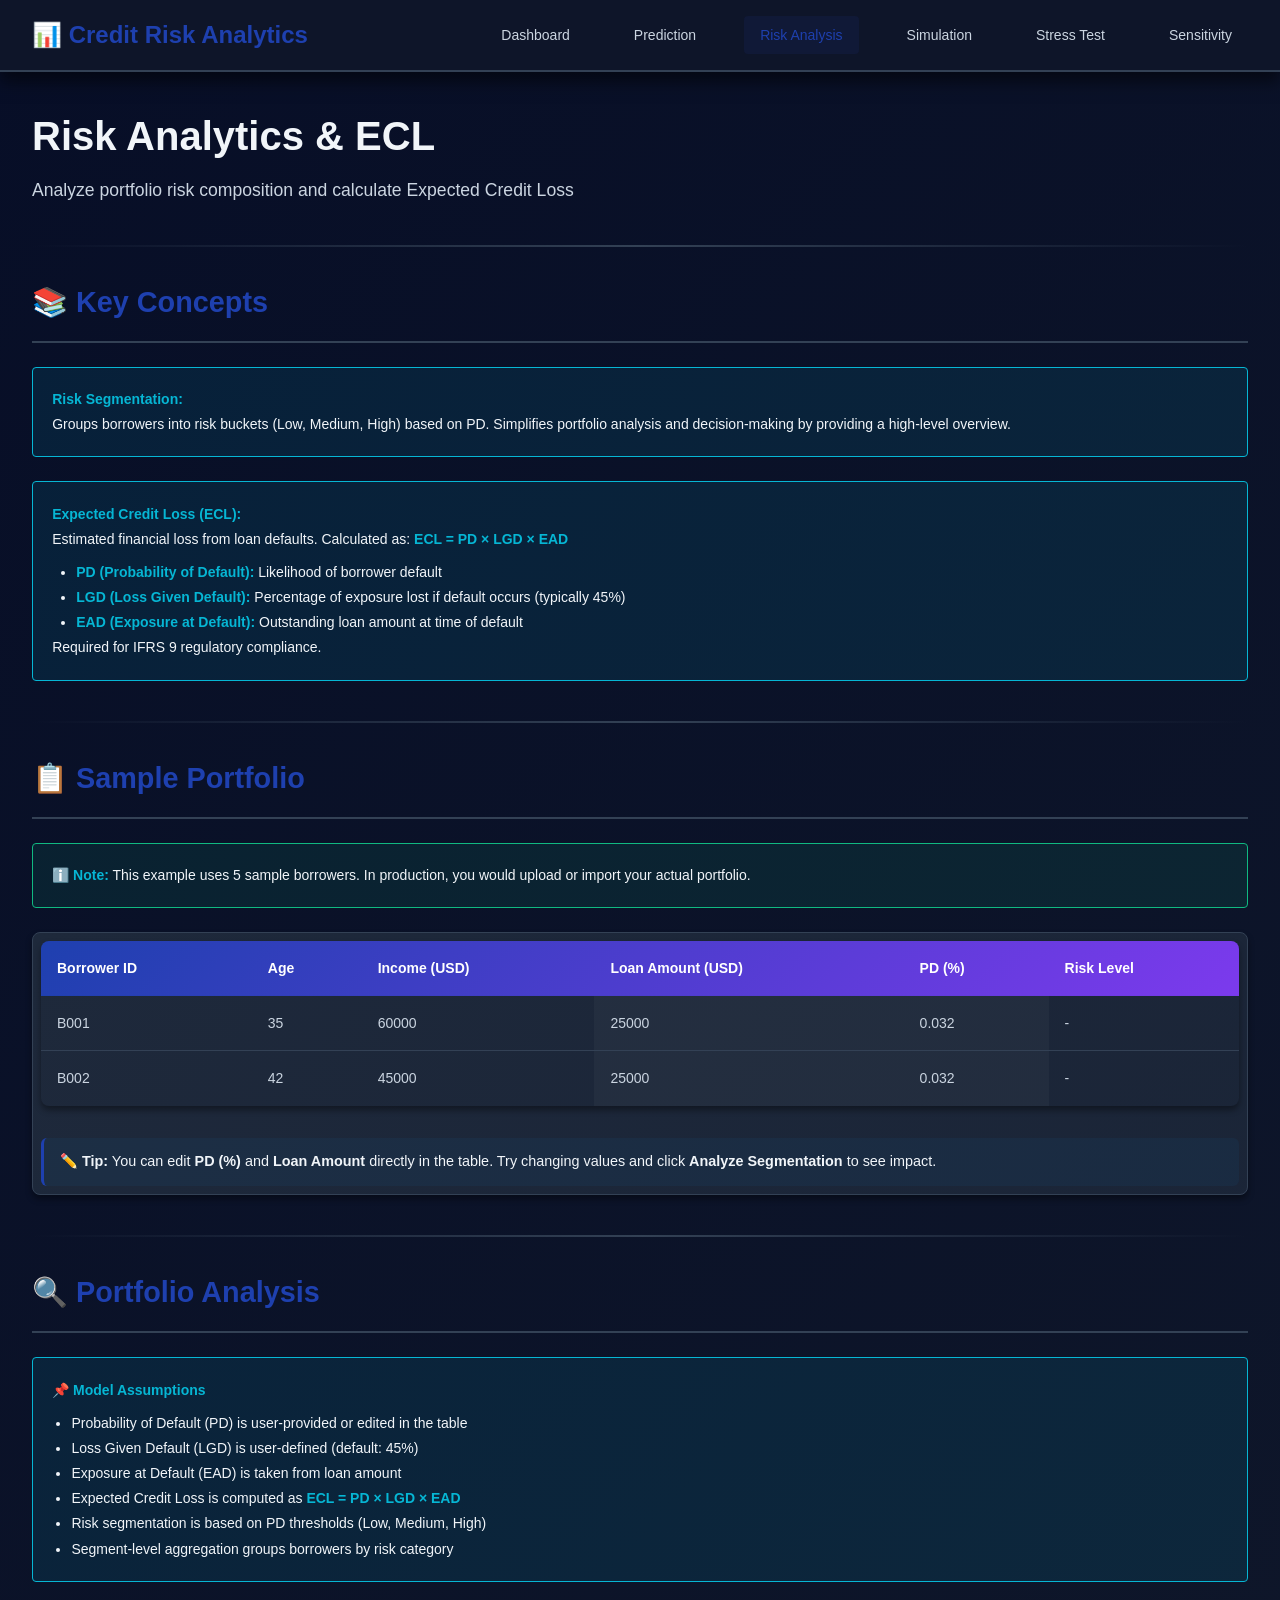
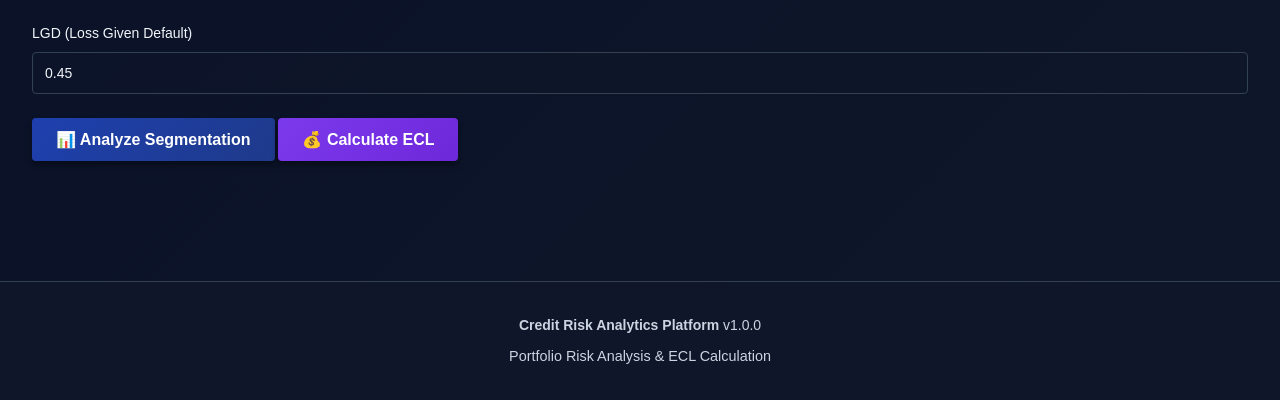
==== frontend/analytics.html @ e6cca66f "Final Docker + UI updates" ====
<!DOCTYPE html>
<html lang="en">
<head>
    <meta charset="UTF-8">
    <meta name="viewport" content="width=device-width, initial-scale=1.0">
    <title>Credit Risk Analytics - Risk Analysis</title>
    <link rel="stylesheet" href="css/styles.css">
    <link rel="stylesheet" href="css/components.css">
</head>
<body>

    <!-- ==================== NAVIGATION ==================== -->
    <nav>
        <div class="nav-container">
            <div class="nav-brand">
                📊 Credit Risk Analytics
            </div>
            <ul class="nav-links">
                <li class="nav-link" onclick="navigateTo('index.html')">Dashboard</li>
                <li class="nav-link" onclick="navigateTo('predict.html')">Prediction</li>
                <li class="nav-link active" onclick="navigateTo('analytics.html')">Risk Analysis</li>
                <li class="nav-link" onclick="navigateTo('simulation.html')">Simulation</li>
                <li class="nav-link" onclick="navigateTo('stress.html')">Stress Test</li>
                <li class="nav-link" onclick="navigateTo('sensitivity.html')">Sensitivity</li>
            </ul>
        </div>
    </nav>

    <!-- ==================== MAIN CONTENT ==================== -->
    <main>
        <!-- PAGE HEADER -->
        <section class="hero">
            <div class="page-header">
                <h1 class="page-title">Risk Analytics & ECL</h1>
                <p class="page-description">
                    Analyze portfolio risk composition and calculate Expected Credit Loss
                </p>
            </div>
        </section>

        <div class="divider"></div>

        <!-- DOMAIN EXPLANATIONS -->
        <section>
            <h2 class="section-title">📚 Key Concepts</h2>
            
            <div class="info-box">
                <strong>Risk Segmentation:</strong><br>
                Groups borrowers into risk buckets (Low, Medium, High) based on PD. 
                Simplifies portfolio analysis and decision-making by providing a high-level overview.
            </div>

            <div class="info-box" style="margin-top: 1.5rem;">
                <strong>Expected Credit Loss (ECL):</strong><br>
                Estimated financial loss from loan defaults. Calculated as: <strong>ECL = PD × LGD × EAD</strong>
                <ul style="margin-left: 1.5rem; margin-top: 0.5rem;">
                    <li><strong>PD (Probability of Default):</strong> Likelihood of borrower default</li>
                    <li><strong>LGD (Loss Given Default):</strong> Percentage of exposure lost if default occurs (typically 45%)</li>
                    <li><strong>EAD (Exposure at Default):</strong> Outstanding loan amount at time of default</li>
                </ul>
                Required for IFRS 9 regulatory compliance.
            </div>
        </section>

        <div class="divider"></div>

        <!-- SAMPLE PORTFOLIO SECTION -->
        <section>
            <h2 class="section-title">📋 Sample Portfolio</h2>
            
            <div class="info-box success">
                <strong>ℹ️ Note:</strong> This example uses 5 sample borrowers. 
                In production, you would upload or import your actual portfolio.
            </div>

            <div class="table-wrapper" style="margin-top: 1.5rem;">
                <table>
                    <thead>
                        <tr>
                            <th>Borrower ID</th>
                            <th>Age</th>
                            <th>Income (USD)</th>
                            <th>Loan Amount (USD)</th>
                            <th>PD (%)</th>
                            <th>Risk Level</th>
                        </tr>
                    </thead>
                    <tbody id="portfolio-table-body">
                        <tr>
                            <td>B001</td>
                            <td>35</td>
                            <td>60000</td>
                            <td contenteditable="true" class="editable-cell">25000</td>
                            <td contenteditable="true" class="editable-cell">0.032</td>
                            <td>-</td>
                        </tr>
                        <tr>
                            <td>B002</td>
                            <td>42</td>
                            <td>45000</td>
                            <td contenteditable="true" class="editable-cell">25000</td>
                            <td contenteditable="true" class="editable-cell">0.032</td>
                            <td>-</td>
                        </tr>
                    </tbody>
                </table>
                <div class="editable-hint">
                ✏️ <strong>Tip:</strong> You can edit <strong>PD (%)</strong> and 
                <strong>Loan Amount</strong> directly in the table.  
                Try changing values and click <strong>Analyze Segmentation</strong> to see impact.
                </div>
            </div>
        </section>

        <div class="divider"></div>

        <!-- ANALYSIS BUTTONS -->
        <section>
            <h2 class="section-title">🔍 Portfolio Analysis</h2>
            <div class="info-box" style="margin-bottom: 1.5rem;">
    <strong>📌 Model Assumptions</strong>
    <ul style="margin-top: 0.5rem; padding-left: 1.2rem;">
        <li>Probability of Default (PD) is user-provided or edited in the table</li>
        <li>Loss Given Default (LGD) is user-defined (default: 45%)</li>
        <li>Exposure at Default (EAD) is taken from loan amount</li>
        <li>Expected Credit Loss is computed as <strong>ECL = PD × LGD × EAD</strong></li>
        <li>Risk segmentation is based on PD thresholds (Low, Medium, High)</li>
        <li>Segment-level aggregation groups borrowers by risk category</li>
    </ul>
</div>
            <div class="control-bar">
    
                <!-- <div class="control-group">
                    <label>LGD (Loss Given Default)</label>
                    <input type="number" id="lgd-input" value="0.45" step="0.01">
                </div> -->

                <!-- <div class="control-actions">
                    <button class="btn btn-primary" onclick="analyzeSegmentation()">
                        📊 Analyze Segmentation
                    </button>

                    <button class="btn btn-secondary" onclick="calculateECL()">
                        💰 Calculate ECL
                    </button>
                </div> -->

            </div>
                <div class="form-group" style="margin-top: 1rem;">
                    <label>LGD (Loss Given Default)</label>
                    <input type="number" id="lgd-input" value="0.45" step="0.01">
                </div>
                <button class="btn btn-primary" onclick="analyzeSegmentation()">
                    📊 Analyze Segmentation
                </button>
                <button class="btn btn-secondary" onclick="calculateECL()">
                    💰 Calculate ECL
                </button>
            </div>

            <div id="message-container"></div>
            <div id="loading-container" class="hidden"></div>
        </section>

        <!-- SEGMENTATION RESULTS -->
        <section id="segmentation-section" class="hidden" style="margin-top: 2rem;">
            <h2 class="section-title">📊 Risk Segmentation Results</h2>
            <div id="segmentation-content"></div>
        </section>

        <!-- ECL RESULTS -->
        <section id="ecl-section" class="hidden" style="margin-top: 2rem;">
            <h2 class="section-title">💰 Expected Credit Loss (ECL) Results</h2>
            <div id="ecl-content"></div>
        </section>

    </main>

    <!-- ==================== FOOTER ==================== -->
    <footer>
        <p style="margin-bottom: 0.5rem;">
            <strong>Credit Risk Analytics Platform</strong> v1.0.0
        </p>
        <p style="font-size: 0.9rem;">
            Portfolio Risk Analysis & ECL Calculation
        </p>
    </footer>

    <!-- Load external JavaScript for this page -->
    <script src="js/analytics.js"></script>

</body>
</html>
---- frontend/css/styles.css ----
/* ===================================================
   GLOBAL STYLES - Credit Risk Analytics Dashboard
   =================================================== */

* {
  margin: 0;
  padding: 0;
  box-sizing: border-box;
}

:root {
  --primary-color: #1e40af;      /* Deep blue */
  --secondary-color: #7c3aed;    /* Purple */
  --danger-color: #dc2626;       /* Red */
  --warning-color: #f59e0b;      /* Amber */
  --success-color: #10b981;      /* Green */
  --info-color: #06b6d4;         /* Cyan */
  
  --bg-dark: #0f172a;            /* Very dark slate */
  --bg-darkest: #070e27;         /* Darkest slate */
  --bg-card: #1e293b;            /* Card background */
  --text-primary: #f1f5f9;       /* Light text */
  --text-secondary: #cbd5e1;     /* Medium text */
  --border-color: #334155;       /* Border color */
  
  --shadow-sm: 0 1px 2px rgba(0, 0, 0, 0.3);
  --shadow-md: 0 4px 6px rgba(0, 0, 0, 0.4);
  --shadow-lg: 0 10px 15px rgba(0, 0, 0, 0.5);
  
  --transition: all 0.3s ease;
}

body {
  background: linear-gradient(135deg, var(--bg-darkest) 0%, var(--bg-dark) 100%);
  color: var(--text-primary);
  font-family: 'Segoe UI', Tahoma, Geneva, Verdana, sans-serif;
  line-height: 1.6;
  font-size: 14px;
}

a {
  color: var(--info-color);
  text-decoration: none;
  transition: var(--transition);
}

a:hover {
  color: var(--primary-color);
  text-decoration: underline;
}

/* ===================================================
   NAVIGATION BAR
   =================================================== */

nav {
  background: rgba(15, 23, 42, 0.95);
  border-bottom: 2px solid var(--border-color);
  padding: 1rem 0;
  position: sticky;
  top: 0;
  z-index: 100;
  box-shadow: var(--shadow-lg);
  backdrop-filter: blur(10px);
}

.nav-container {
  max-width: 1400px;
  margin: 0 auto;
  padding: 0 2rem;
  display: flex;
  justify-content: space-between;
  align-items: center;
}

.nav-brand {
  font-size: 1.5rem;
  font-weight: 700;
  color: var(--primary-color);
  display: flex;
  align-items: center;
  gap: 0.5rem;
}

.nav-links {
  display: flex;
  list-style: none;
  gap: 2rem;
}

.nav-link {
  color: var(--text-secondary);
  cursor: pointer;
  transition: var(--transition);
  padding: 0.5rem 1rem;
  border-radius: 4px;
  font-weight: 500;
}

.nav-link:hover,
.nav-link.active {
  color: var(--primary-color);
  background: rgba(30, 64, 175, 0.1);
}

/* ===================================================
   MAIN CONTAINER & LAYOUT
   =================================================== */

main {
  max-width: 1400px;
  margin: 0 auto;
  padding: 2rem;
  min-height: calc(100vh - 200px);
}

.page-header {
  margin-bottom: 2rem;
}

.page-title {
  font-size: 2.5rem;
  font-weight: 700;
  color: var(--text-primary);
  margin-bottom: 0.5rem;
}

.page-description {
  font-size: 1.1rem;
  color: var(--text-secondary);
}

/* ===================================================
   SECTION STYLES
   =================================================== */

section {
  margin-bottom: 3rem;
}

.section-title {
  font-size: 1.8rem;
  font-weight: 600;
  color: var(--primary-color);
  margin-bottom: 1.5rem;
  border-bottom: 2px solid var(--border-color);
  padding-bottom: 1rem;
}

.section-subtitle {
  font-size: 1rem;
  color: var(--text-secondary);
  margin-bottom: 1rem;
  font-style: italic;
}

/* ===================================================
   CARDS & CONTAINERS
   =================================================== */

.card {
  background: linear-gradient(135deg, var(--bg-card) 0%, rgba(30, 41, 59, 0.8) 100%);
  border: 1px solid var(--border-color);
  border-radius: 8px;
  padding: 1.5rem;
  box-shadow: var(--shadow-md);
  transition: var(--transition);
}

.card:hover {
  transform: translateY(-4px);
  box-shadow: var(--shadow-lg);
  border-color: var(--primary-color);
}

.card-header {
  font-size: 1.3rem;
  font-weight: 600;
  color: var(--primary-color);
  margin-bottom: 1rem;
}

.card-body {
  line-height: 1.8;
}

/* ===================================================
   GRID LAYOUTS
   =================================================== */

.grid {
  display: grid;
  gap: 1.5rem;
}

.grid-2 {
  grid-template-columns: repeat(auto-fit, minmax(300px, 1fr));
}

.grid-3 {
  grid-template-columns: repeat(auto-fit, minmax(280px, 1fr));
}

.grid-4 {
  grid-template-columns: repeat(auto-fit, minmax(250px, 1fr));
}

@media (max-width: 1024px) {
  .grid-3,
  .grid-4 {
    grid-template-columns: repeat(2, 1fr);
  }
}

@media (max-width: 640px) {
  .grid-2,
  .grid-3,
  .grid-4 {
    grid-template-columns: 1fr;
  }
}

/* ===================================================
   FORMS & INPUTS
   =================================================== */

.form-group {
  margin-bottom: 1.5rem;
}

label {
  display: block;
  margin-bottom: 0.5rem;
  color: var(--text-primary);
  font-weight: 500;
}

input,
select,
textarea {
  width: 100%;
  padding: 0.75rem;
  background: rgba(15, 23, 42, 0.5);
  border: 1px solid var(--border-color);
  color: var(--text-primary);
  font-size: 14px;
  border-radius: 4px;
  transition: var(--transition);
  font-family: inherit;
}

input::placeholder,
textarea::placeholder {
  color: var(--text-secondary);
}

input:focus,
select:focus,
textarea:focus {
  outline: none;
  border-color: var(--primary-color);
  background: rgba(30, 64, 175, 0.1);
  box-shadow: 0 0 0 3px rgba(30, 64, 175, 0.2);
}

input:disabled,
select:disabled {
  background: rgba(15, 23, 42, 0.3);
  cursor: not-allowed;
  opacity: 0.6;
}

/* ===================================================
   BUTTONS
   =================================================== */

.btn {
  padding: 0.75rem 1.5rem;
  border: none;
  border-radius: 4px;
  font-size: 1rem;
  font-weight: 600;
  cursor: pointer;
  transition: var(--transition);
  display: inline-flex;
  align-items: center;
  gap: 0.5rem;
}

.btn-primary {
  background: linear-gradient(135deg, var(--primary-color) 0%, #1e3a8a 100%);
  color: white;
  box-shadow: var(--shadow-md);
}

.btn-primary:hover {
  transform: translateY(-2px);
  box-shadow: 0 0 0 3px rgba(30, 64, 175, 0.3);
}

.btn-secondary {
  background: linear-gradient(135deg, var(--secondary-color) 0%, #6d28d9 100%);
  color: white;
  box-shadow: var(--shadow-md);
}

.btn-secondary:hover {
  transform: translateY(-2px);
  box-shadow: 0 0 0 3px rgba(124, 58, 237, 0.3);
}

.btn-danger {
  background: var(--danger-color);
  color: white;
}

.btn-danger:hover {
  background: #b91c1c;
}

.btn-success {
  background: var(--success-color);
  color: white;
}

.btn-success:hover {
  background: #059669;
}

.btn-outline {
  background: transparent;
  border: 2px solid var(--primary-color);
  color: var(--primary-color);
}

.btn-outline:hover {
  background: rgba(30, 64, 175, 0.1);
}

.btn-block {
  width: 100%;
  justify-content: center;
}

.btn-sm {
  padding: 0.5rem 1rem;
  font-size: 0.9rem;
}

.btn-lg {
  padding: 1rem 2rem;
  font-size: 1.1rem;
}

.btn:disabled {
  opacity: 0.6;
  cursor: not-allowed;
}

/* ===================================================
   ALERTS & MESSAGES
   =================================================== */

.alert {
  padding: 1rem;
  border-radius: 4px;
  margin-bottom: 1rem;
  border-left: 4px solid;
  display: flex;
  align-items: center;
  gap: 1rem;
}

.alert-success {
  background: rgba(16, 185, 129, 0.1);
  color: #10b981;
  border-left-color: #10b981;
}

.alert-warning {
  background: rgba(245, 158, 11, 0.1);
  color: #f59e0b;
  border-left-color: #f59e0b;
}

.alert-danger {
  background: rgba(220, 38, 38, 0.1);
  color: #dc2626;
  border-left-color: #dc2626;
}

.alert-info {
  background: rgba(6, 182, 212, 0.1);
  color: #06b6d4;
  border-left-color: #06b6d4;
}

/* ===================================================
   TABLES
   =================================================== */

table {
  width: 100%;
  border-collapse: collapse;
  margin-bottom: 2rem;
  box-shadow: var(--shadow-md);
  border-radius: 8px;
  overflow: hidden;
}

thead {
  background: linear-gradient(135deg, var(--primary-color) 0%, var(--secondary-color) 100%);
  color: white;
}

th {
  padding: 1rem;
  text-align: left;
  font-weight: 600;
  border: none;
}

td {
  padding: 1rem;
  border-bottom: 1px solid var(--border-color);
  color: var(--text-secondary);
}

tbody tr:hover {
  background: rgba(30, 64, 175, 0.05);
}

tbody tr:last-child td {
  border-bottom: none;
}

/* ===================================================
   BADGES & TAGS
   =================================================== */

.badge {
  display: inline-block;
  padding: 0.25rem 0.75rem;
  border-radius: 20px;
  font-size: 0.85rem;
  font-weight: 600;
}

.badge-success {
  background: rgba(16, 185, 129, 0.2);
  color: #10b981;
}

.badge-danger {
  background: rgba(220, 38, 38, 0.2);
  color: #dc2626;
}

.badge-warning {
  background: rgba(245, 158, 11, 0.2);
  color: #f59e0b;
}

.badge-info {
  background: rgba(6, 182, 212, 0.2);
  color: #06b6d4;
}

/* ===================================================
   FOOTER
   =================================================== */

footer {
  background: rgba(15, 23, 42, 0.95);
  border-top: 1px solid var(--border-color);
  padding: 2rem;
  text-align: center;
  color: var(--text-secondary);
  margin-top: 3rem;
}

/* ===================================================
   LOADING & SPINNER
   =================================================== */

.spinner {
  border: 3px solid var(--border-color);
  border-top: 3px solid var(--primary-color);
  border-radius: 50%;
  width: 40px;
  height: 40px;
  animation: spin 1s linear infinite;
}

@keyframes spin {
  0% { transform: rotate(0deg); }
  100% { transform: rotate(360deg); }
}

.loading {
  display: flex;
  justify-content: center;
  align-items: center;
  gap: 1rem;
  padding: 2rem;
}

/* ===================================================
   UTILITY CLASSES
   =================================================== */

.text-center {
  text-align: center;
}

.text-right {
  text-align: right;
}

.text-muted {
  color: var(--text-secondary);
}

.text-success {
  color: var(--success-color);
}

.text-danger {
  color: var(--danger-color);
}

.text-warning {
  color: var(--warning-color);
}

.text-info {
  color: var(--info-color);
}

.mb-1 { margin-bottom: 0.5rem; }
.mb-2 { margin-bottom: 1rem; }
.mb-3 { margin-bottom: 1.5rem; }
.mb-4 { margin-bottom: 2rem; }

.mt-1 { margin-top: 0.5rem; }
.mt-2 { margin-top: 1rem; }
.mt-3 { margin-top: 1.5rem; }
.mt-4 { margin-top: 2rem; }

.p-1 { padding: 0.5rem; }
.p-2 { padding: 1rem; }
.p-3 { padding: 1.5rem; }
.p-4 { padding: 2rem; }

.hidden {
  display: none;
}

.d-flex {
  display: flex;
}

.gap-1 { gap: 0.5rem; }
.gap-2 { gap: 1rem; }
.gap-3 { gap: 1.5rem; }

/* ===================================================
   RESPONSIVE DESIGN
   =================================================== */

@media (max-width: 768px) {
  main {
    padding: 1rem;
  }
  
  .page-title {
    font-size: 2rem;
  }
  
  .section-title {
    font-size: 1.5rem;
  }
  
  .nav-links {
    gap: 1rem;
  }
  
  .nav-container {
    flex-wrap: wrap;
    padding: 0 1rem;
  }
}

@media (max-width: 480px) {
  body {
    font-size: 13px;
  }
  
  main {
    padding: 0.5rem;
  }
  
  .page-title {
    font-size: 1.5rem;
  }
  
  .btn {
    padding: 0.6rem 1.2rem;
    font-size: 0.9rem;
  }
  
  table {
    font-size: 0.85rem;
  }
  
  th, td {
    padding: 0.5rem;
  }
}
---- frontend/css/components.css ----
/* ===================================================
   REUSABLE COMPONENTS - Credit Risk Analytics
   =================================================== */

/* ===================================================
   FEATURE CARDS (Index Page)
   =================================================== */

.feature-cards {
  display: grid;
  grid-template-columns: repeat(auto-fit, minmax(300px, 1fr));
  gap: 1.5rem;
  margin-bottom: 2rem;
}

.feature-card {
  background: linear-gradient(135deg, var(--bg-card) 0%, rgba(30, 41, 59, 0.8) 100%);
  border: 1px solid var(--border-color);
  border-radius: 12px;
  padding: 2rem;
  text-align: center;
  cursor: pointer;
  transition: var(--transition);
  position: relative;
  overflow: hidden;
}

.feature-card::before {
  content: '';
  position: absolute;
  top: 0;
  left: 0;
  right: 0;
  height: 4px;
  background: linear-gradient(90deg, var(--primary-color), var(--secondary-color), var(--info-color));
  transform: scaleX(0);
  transform-origin: left;
  transition: var(--transition);
}

.feature-card:hover {
  transform: translateY(-10px);
  box-shadow: var(--shadow-lg);
  border-color: var(--primary-color);
}

.feature-card:hover::before {
  transform: scaleX(1);
}

.feature-icon {
  font-size: 3rem;
  margin-bottom: 1rem;
}

.feature-title {
  font-size: 1.3rem;
  font-weight: 600;
  color: var(--primary-color);
  margin-bottom: 0.5rem;
}

.feature-description {
  color: var(--text-secondary);
  line-height: 1.6;
}

/* ===================================================
   METRIC BOX (Dashboard Stats)
   =================================================== */

.metric-box {
  background: linear-gradient(135deg, var(--bg-card) 0%, rgba(30, 41, 59, 0.8) 100%);
  border: 1px solid var(--border-color);
  border-radius: 8px;
  padding: 1.5rem;
  text-align: center;
  box-shadow: var(--shadow-md);
}

.metric-value {
  font-size: 2.5rem;
  font-weight: 700;
  color: var(--primary-color);
  margin-bottom: 0.5rem;
}

.metric-label {
  color: var(--text-secondary);
  font-size: 0.95rem;
}

.metric-change {
  font-size: 0.9rem;
  margin-top: 0.5rem;
  padding: 0.5rem;
  border-radius: 4px;
}

.metric-change.up {
  background: rgba(16, 185, 129, 0.2);
  color: #10b981;
}

.metric-change.down {
  background: rgba(220, 38, 38, 0.2);
  color: #dc2626;
}

/* ===================================================
   IMPACT SECTION (Index Page)
   =================================================== */

.impact-list {
  list-style: none;
}

.impact-item {
  padding: 1rem;
  margin-bottom: 1rem;
  background: rgba(16, 185, 129, 0.1);
  border-left: 4px solid var(--success-color);
  border-radius: 4px;
  color: var(--text-primary);
  display: flex;
  align-items: center;
  gap: 1rem;
}

.impact-item::before {
  content: '✓';
  font-size: 1.5rem;
  color: var(--success-color);
  font-weight: bold;
  flex-shrink: 0;
}

/* ===================================================
   INPUT FORM STYLES
   =================================================== */

.form-container {
  background: linear-gradient(135deg, var(--bg-card) 0%, rgba(30, 41, 59, 0.8) 100%);
  border: 1px solid var(--border-color);
  border-radius: 8px;
  padding: 2rem;
  max-width: 600px;
  margin: 0 auto;
}

.form-row {
  display: grid;
  grid-template-columns: repeat(auto-fit, minmax(200px, 1fr));
  gap: 1.5rem;
}

.input-group {
  display: flex;
  flex-direction: column;
}

.input-help {
  font-size: 0.85rem;
  color: var(--text-secondary);
  margin-top: 0.3rem;
}

.input-error {
  color: var(--danger-color);
  font-size: 0.85rem;
  margin-top: 0.3rem;
}

/* ===================================================
   RESULT DISPLAY CARDS
   =================================================== */

.result-card {
  background: linear-gradient(135deg, var(--bg-card) 0%, rgba(30, 41, 59, 0.8) 100%);
  border: 2px solid var(--border-color);
  border-radius: 8px;
  padding: 1.5rem;
  margin-bottom: 1.5rem;
}

.result-header {
  font-size: 1.3rem;
  font-weight: 600;
  color: var(--primary-color);
  margin-bottom: 1rem;
  border-bottom: 2px solid var(--border-color);
  padding-bottom: 0.5rem;
}

.result-row {
  display: flex;
  justify-content: space-between;
  align-items: center;
  padding: 0.8rem 0;
  border-bottom: 1px solid var(--border-color);
}

.result-row:last-child {
  border-bottom: none;
}

.result-label {
  color: var(--text-secondary);
  font-weight: 500;
}

.result-value {
  font-size: 1.2rem;
  font-weight: 600;
  color: var(--primary-color);
}

.result-value.risk-high {
  color: var(--danger-color);
}

.result-value.risk-medium {
  color: var(--warning-color);
}

.result-value.risk-low {
  color: var(--success-color);
}

/* ===================================================
   RISK LEVEL INDICATOR
   =================================================== */

.risk-indicator {
  display: inline-flex;
  align-items: center;
  gap: 0.5rem;
  padding: 0.5rem 1rem;
  border-radius: 20px;
  font-weight: 600;
  font-size: 0.95rem;
}

.risk-low {
  background: rgba(16, 185, 129, 0.2);
  color: var(--success-color);
}

.risk-medium {
  background: rgba(245, 158, 11, 0.2);
  color: var(--warning-color);
}

.risk-high {
  background: rgba(220, 38, 38, 0.2);
  color: var(--danger-color);
}

.risk-indicator::before {
  content: '●';
  font-size: 0.8rem;
}

/* ===================================================
   DECISION BADGE
   =================================================== */

.decision-badge {
  display: inline-block;
  padding: 0.75rem 1.5rem;
  border-radius: 4px;
  font-weight: 600;
  font-size: 1rem;
}

.decision-approve {
  background: rgba(16, 185, 129, 0.2);
  color: var(--success-color);
  border: 2px solid var(--success-color);
}

.decision-reject {
  background: rgba(220, 38, 38, 0.2);
  color: var(--danger-color);
  border: 2px solid var(--danger-color);
}

.decision-review {
  background: rgba(245, 158, 11, 0.2);
  color: var(--warning-color);
  border: 2px solid var(--warning-color);
}

/* ===================================================
   TABLE ENHANCEMENTS
   =================================================== */

.table-wrapper {
  background: linear-gradient(135deg, var(--bg-card) 0%, rgba(30, 41, 59, 0.8) 100%);
  border: 1px solid var(--border-color);
  border-radius: 8px;
  overflow: hidden;
  box-shadow: var(--shadow-md);
}

.table-responsive {
  overflow-x: auto;
}

.table-responsive table {
  margin: 0;
  box-shadow: none;
}

.editable-cell {
    cursor: text;
    /* outline: none; */
    background: rgba(255, 255, 255, 0.03);
    transition: all 0.2s ease;
}

.editable-cell:hover {
    background: rgba(255, 255, 255, 0.08);
}

.editable-cell:focus {
    outline: none;
    border-bottom: 1px solid var(--primary-color);
    background: rgba(255, 255, 255, 0.1);
}

.editable-hint {
    margin-top: 1rem;
    padding: 0.8rem 1rem;
    border-left: 3px solid var(--primary-color);
    background: rgba(0, 150, 255, 0.05);
    font-size: 0.9rem;
    border-radius: 6px;
}

/* ===================================================
   COMPARISON CARDS
   =================================================== */

.comparison-container {
  display: grid;
  grid-template-columns: repeat(auto-fit, minmax(280px, 1fr));
  gap: 1.5rem;
  margin-bottom: 2rem;
}

.comparison-card {
  background: linear-gradient(135deg, var(--bg-card) 0%, rgba(30, 41, 59, 0.8) 100%);
  border: 2px solid var(--border-color);
  border-radius: 8px;
  padding: 1.5rem;
  text-align: center;
  transition: var(--transition);
}

.comparison-card:hover {
  border-color: var(--primary-color);
  box-shadow: var(--shadow-lg);
}

.comparison-title {
  font-size: 1.2rem;
  font-weight: 600;
  color: var(--primary-color);
  margin-bottom: 1rem;
}

.comparison-metric {
  margin-bottom: 1rem;
}

.comparison-metric-label {
  color: var(--text-secondary);
  font-size: 0.9rem;
}

.comparison-metric-value {
  font-size: 1.8rem;
  font-weight: 700;
  color: var(--info-color);
  margin-top: 0.3rem;
}

/* ===================================================
   DIVIDER & SEPARATOR
   =================================================== */

.divider {
  height: 2px;
  background: linear-gradient(90deg, transparent, var(--border-color), transparent);
  margin: 2rem 0;
}

/* ===================================================
   MODAL STYLES
   =================================================== */

.modal {
  display: none;
  position: fixed;
  z-index: 1000;
  left: 0;
  top: 0;
  width: 100%;
  height: 100%;
  background: rgba(0, 0, 0, 0.7);
  backdrop-filter: blur(5px);
}

.modal.show {
  display: flex;
  justify-content: center;
  align-items: center;
}

.modal-content {
  background: var(--bg-card);
  border: 1px solid var(--border-color);
  border-radius: 8px;
  padding: 2rem;
  width: 90%;
  max-width: 600px;
  max-height: 80vh;
  overflow-y: auto;
  box-shadow: var(--shadow-lg);
}

.modal-header {
  display: flex;
  justify-content: space-between;
  align-items: center;
  margin-bottom: 1.5rem;
  border-bottom: 1px solid var(--border-color);
  padding-bottom: 1rem;
}

.modal-title {
  font-size: 1.5rem;
  font-weight: 600;
  color: var(--primary-color);
}

.modal-close {
  font-size: 2rem;
  color: var(--text-secondary);
  cursor: pointer;
  transition: var(--transition);
  border: none;
  background: none;
}

.modal-close:hover {
  color: var(--primary-color);
}

/* ===================================================
   INFO BOX
   =================================================== */

.info-box {
  background: rgba(6, 182, 212, 0.1);
  border: 1px solid var(--info-color);
  border-radius: 4px;
  padding: 1.2rem;
  margin-bottom: 1.5rem;
  color: var(--text-primary);
  line-height: 1.8;
}

.info-box strong {
  color: var(--info-color);
}

.info-box.success {
  background: rgba(16, 185, 129, 0.1);
  border-color: var(--success-color);
}

.info-box.warning {
  background: rgba(245, 158, 11, 0.1);
  border-color: var(--warning-color);
}

.info-box.danger {
  background: rgba(220, 38, 38, 0.1);
  border-color: var(--danger-color);
}

/* ===================================================
   PROGRESS BAR
   =================================================== */

.progress {
  width: 100%;
  height: 8px;
  background: rgba(15, 23, 42, 0.5);
  border-radius: 20px;
  overflow: hidden;
  margin-bottom: 1rem;
}

.progress-bar {
  height: 100%;
  background: linear-gradient(90deg, var(--primary-color), var(--info-color));
  border-radius: 20px;
  transition: width 0.3s ease;
}

/* ===================================================
   TAB NAVIGATION
   =================================================== */

.tabs {
  display: flex;
  border-bottom: 2px solid var(--border-color);
  margin-bottom: 1.5rem;
  gap: 0;
}

.tab-button {
  padding: 1rem 1.5rem;
  background: transparent;
  border: none;
  color: var(--text-secondary);
  cursor: pointer;
  font-weight: 600;
  transition: var(--transition);
  border-bottom: 3px solid transparent;
  margin-bottom: -2px;
}

.tab-button:hover {
  color: var(--primary-color);
}

.tab-button.active {
  color: var(--primary-color);
  border-bottom-color: var(--primary-color);
}

.tab-content {
  display: none;
}

.tab-content.active {
  display: block;
}

/* ===== CONTROL BAR FIX ===== */
.control-bar {
    display: flex;
    justify-content: space-between;
    align-items: flex-end;
    gap: 2rem;
    flex-wrap: wrap;
    margin-top: 1rem;
}

.control-group {
    display: flex;
    flex-direction: column;
    min-width: 220px;
}

.control-group input {
    margin-top: 0.5rem;
}

/* Buttons alignment */
.control-actions {
    display: flex;
    gap: 1rem;
}

/* Better section spacing */
section {
    margin-bottom: 2.5rem;
}

/* Improve table spacing */
.table-wrapper {
    margin-top: 1.5rem;
    padding: 0.5rem;
}

/* Result cards spacing */
#segmentation-content,
#ecl-content {
    margin-top: 1.5rem;
}

/* Metric box improvement */
.metric-box {
    text-align: center;
    padding: 2rem;
    border-radius: 12px;
}

.risk-slider {
    width: 100%;
    height: 6px;
    border-radius: 5px;
    background: linear-gradient(90deg, #00c853, #ff5252);
    outline: none;
    transition: 0.2s;
}

.risk-slider::-webkit-slider-thumb {
    appearance: none;
    width: 18px;
    height: 18px;
    border-radius: 50%;
    background: #ffffff;
    border: 2px solid #1e88e5;
    cursor: pointer;
    box-shadow: 0 0 10px rgba(0,0,0,0.4);
}

.risk-slider:hover {
    opacity: 0.9;
}

.section-subtitle {
    color: #9aa4b2;
    margin-top: -10px;
    margin-bottom: 20px;
    font-size: 0.95rem;
}

/* ===================================================
   RESPONSIVE ADJUSTMENTS
   =================================================== */

@media (max-width: 768px) {
  .feature-cards {
    grid-template-columns: 1fr;
  }
  
  .comparison-container {
    grid-template-columns: 1fr;
  }
  
  .form-row {
    grid-template-columns: 1fr;
  }
  
  .result-row {
    flex-direction: column;
    align-items: flex-start;
  }
  
  .modal-content {
    width: 95%;
  }
  
  .tabs {
    flex-wrap: wrap;
  }
  
  .tab-button {
    padding: 0.8rem 1rem;
    font-size: 0.9rem;
  }
}
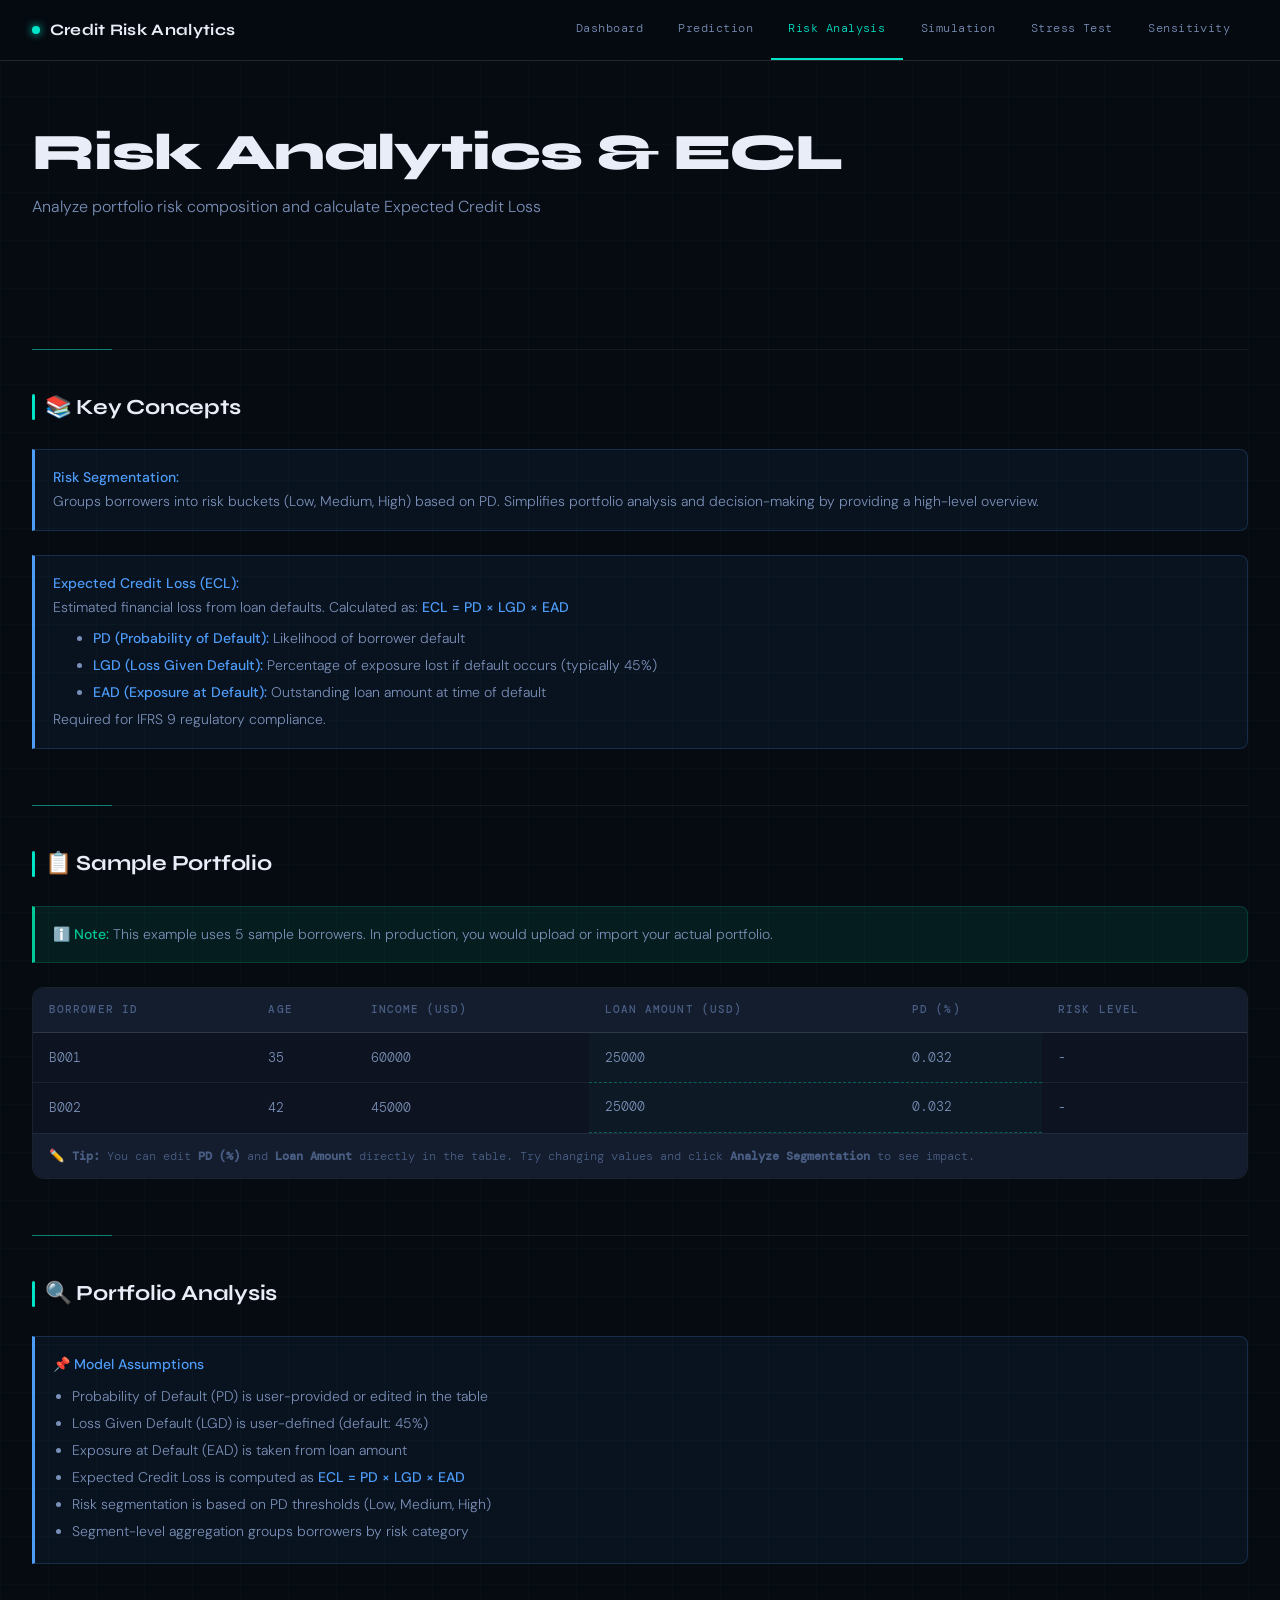
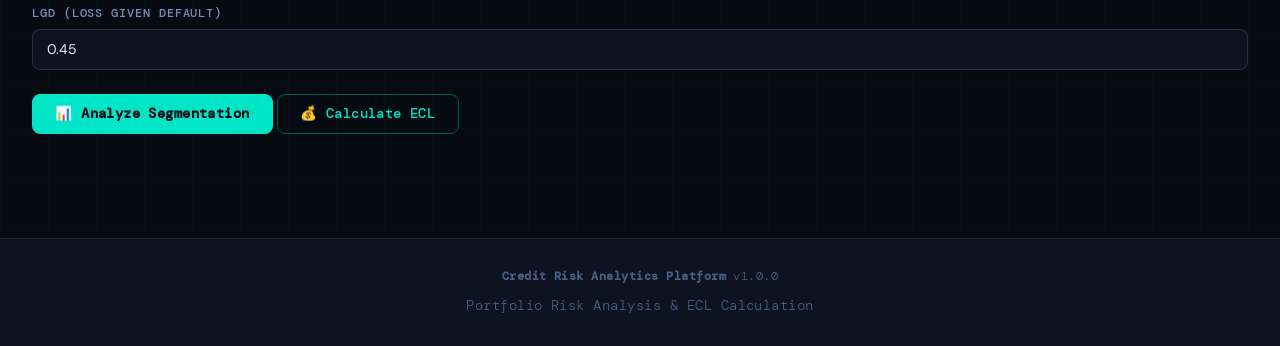
==== commit 851ecf3e: "updated frontend" ====
--- a/frontend/analytics.html
+++ b/frontend/analytics.html
@@ -12,9 +12,9 @@
     <!-- ==================== NAVIGATION ==================== -->
     <nav>
         <div class="nav-container">
-            <div class="nav-brand">
-                📊 Credit Risk Analytics
-            </div>
+        <div class="nav-brand">
+            <span class="nav-brand-dot"></span> Credit Risk Analytics
+        </div>
             <ul class="nav-links">
                 <li class="nav-link" onclick="navigateTo('index.html')">Dashboard</li>
                 <li class="nav-link" onclick="navigateTo('predict.html')">Prediction</li>
@@ -187,6 +187,8 @@
     </footer>
 
     <!-- Load external JavaScript for this page -->
+     <script src="js/config.js"></script>
+    <script src="js/api.js"></script>
     <script src="js/analytics.js"></script>
 
 </body>
--- a/frontend/css/styles.css
+++ b/frontend/css/styles.css
@@ -1,6 +1,10 @@
 /* ===================================================
-   GLOBAL STYLES - Credit Risk Analytics Dashboard
-   =================================================== */
+   GLOBAL STYLES — Credit Risk Analytics
+   Aesthetic: Financial Terminal / Data Intelligence
+   Fonts: DM Mono (data) + Syne (display) + DM Sans (body)
+   =================================================== */
+
+@import url('https://fonts.googleapis.com/css2?family=Syne:wght@600;700;800&family=DM+Mono:wght@400;500&family=DM+Sans:wght@300;400;500&display=swap');
 
 * {
   margin: 0;
@@ -9,229 +13,327 @@
 }
 
 :root {
-  --primary-color: #1e40af;      /* Deep blue */
-  --secondary-color: #7c3aed;    /* Purple */
-  --danger-color: #dc2626;       /* Red */
-  --warning-color: #f59e0b;      /* Amber */
-  --success-color: #10b981;      /* Green */
-  --info-color: #06b6d4;         /* Cyan */
-  
-  --bg-dark: #0f172a;            /* Very dark slate */
-  --bg-darkest: #070e27;         /* Darkest slate */
-  --bg-card: #1e293b;            /* Card background */
-  --text-primary: #f1f5f9;       /* Light text */
-  --text-secondary: #cbd5e1;     /* Medium text */
-  --border-color: #334155;       /* Border color */
-  
-  --shadow-sm: 0 1px 2px rgba(0, 0, 0, 0.3);
-  --shadow-md: 0 4px 6px rgba(0, 0, 0, 0.4);
-  --shadow-lg: 0 10px 15px rgba(0, 0, 0, 0.5);
-  
-  --transition: all 0.3s ease;
-}
+  /* Core palette — deep ink + electric accent */
+  --ink-900: #080c14;
+  --ink-800: #0d1320;
+  --ink-700: #131d2e;
+  --ink-600: #1a2640;
+  --ink-500: #243352;
+  --ink-400: #2f4268;
+  --ink-300: #4a5e84;
+  --ink-200: #7a90b8;
+  --ink-100: #b8c6df;
+  --ink-050: #e8edf7;
+
+  /* Accent — electric teal */
+  --acid: #00e5c8;
+  --acid-dim: rgba(0, 229, 200, 0.15);
+  --acid-border: rgba(0, 229, 200, 0.35);
+
+  /* Semantic */
+  --green:   #00c896;
+  --green-bg: rgba(0, 200, 150, 0.10);
+  --amber:   #f0a500;
+  --amber-bg: rgba(240, 165, 0, 0.10);
+  --red:     #ff4a5e;
+  --red-bg:  rgba(255, 74, 94, 0.10);
+  --blue:    #4d9cf8;
+  --blue-bg: rgba(77, 156, 248, 0.10);
+
+  /* Surface */
+  --surface-0: #060a11;          /* page bg */
+  --surface-1: #0d1320;          /* card bg */
+  --surface-2: #131d2e;          /* elevated card */
+  --surface-3: #1a2640;          /* hover state */
+  --border:   rgba(255,255,255,0.06);
+  --border-accent: rgba(255,255,255,0.12);
+
+  /* Typography */
+  --font-display: 'Syne', sans-serif;
+  --font-mono:    'DM Mono', monospace;
+  --font-body:    'DM Sans', sans-serif;
+
+  --text-primary:   #e8edf7;
+  --text-secondary: #7a90b8;
+  --text-muted:     #4a5e84;
+  --text-accent:    #00e5c8;
+
+  --shadow-card: 0 1px 3px rgba(0,0,0,0.5), 0 8px 32px rgba(0,0,0,0.3);
+  --shadow-accent: 0 0 24px rgba(0,229,200,0.08);
+  --transition: all 0.22s cubic-bezier(0.4, 0, 0.2, 1);
+}
+
+/* ── Scrollbar ── */
+::-webkit-scrollbar { width: 6px; }
+::-webkit-scrollbar-track { background: var(--surface-0); }
+::-webkit-scrollbar-thumb { background: var(--ink-400); border-radius: 3px; }
+
+/* ── Selection ── */
+::selection { background: var(--acid-dim); color: var(--acid); }
 
 body {
-  background: linear-gradient(135deg, var(--bg-darkest) 0%, var(--bg-dark) 100%);
-  color: var(--text-primary);
-  font-family: 'Segoe UI', Tahoma, Geneva, Verdana, sans-serif;
-  line-height: 1.6;
+  background: var(--surface-0);
+  color: var(--text-primary);
+  font-family: var(--font-body);
   font-size: 14px;
+  font-weight: 300;
+  line-height: 1.65;
+  min-height: 100vh;
+
+  /* Subtle grid texture */
+  background-image:
+    linear-gradient(rgba(0,229,200,0.025) 1px, transparent 1px),
+    linear-gradient(90deg, rgba(0,229,200,0.025) 1px, transparent 1px);
+  background-size: 48px 48px;
 }
 
 a {
-  color: var(--info-color);
+  color: var(--acid);
   text-decoration: none;
   transition: var(--transition);
 }
-
-a:hover {
-  color: var(--primary-color);
-  text-decoration: underline;
-}
-
-/* ===================================================
-   NAVIGATION BAR
+a:hover { opacity: 0.8; text-decoration: underline; }
+
+/* ===================================================
+   NAVIGATION
    =================================================== */
 
 nav {
-  background: rgba(15, 23, 42, 0.95);
-  border-bottom: 2px solid var(--border-color);
-  padding: 1rem 0;
+  background: rgba(6, 10, 17, 0.92);
+  border-bottom: 1px solid var(--border-accent);
+  padding: 0;
   position: sticky;
   top: 0;
   z-index: 100;
-  box-shadow: var(--shadow-lg);
-  backdrop-filter: blur(10px);
+  backdrop-filter: blur(16px);
 }
 
 .nav-container {
-  max-width: 1400px;
+  max-width: 1440px;
   margin: 0 auto;
   padding: 0 2rem;
   display: flex;
   justify-content: space-between;
-  align-items: center;
+  align-items: stretch;
+  height: 60px;
 }
 
 .nav-brand {
-  font-size: 1.5rem;
+  font-family: var(--font-display);
+  font-size: 1rem;
   font-weight: 700;
-  color: var(--primary-color);
+  color: var(--text-primary);
   display: flex;
   align-items: center;
-  gap: 0.5rem;
+  gap: 0.6rem;
+  letter-spacing: 0.02em;
+}
+
+.nav-brand-dot {
+  width: 8px;
+  height: 8px;
+  border-radius: 50%;
+  background: var(--acid);
+  box-shadow: 0 0 8px var(--acid);
+  flex-shrink: 0;
+  animation: pulse 2.5s ease-in-out infinite;
+}
+
+@keyframes pulse {
+  0%, 100% { opacity: 1; box-shadow: 0 0 8px var(--acid); }
+  50%       { opacity: 0.5; box-shadow: 0 0 16px var(--acid); }
 }
 
 .nav-links {
   display: flex;
   list-style: none;
-  gap: 2rem;
+  height: 100%;
 }
 
 .nav-link {
   color: var(--text-secondary);
   cursor: pointer;
   transition: var(--transition);
-  padding: 0.5rem 1rem;
-  border-radius: 4px;
-  font-weight: 500;
-}
-
-.nav-link:hover,
+  padding: 0 1.1rem;
+  display: flex;
+  align-items: center;
+  font-family: var(--font-mono);
+  font-size: 0.75rem;
+  letter-spacing: 0.04em;
+  border-bottom: 2px solid transparent;
+  position: relative;
+}
+
+.nav-link:hover {
+  color: var(--text-primary);
+  border-bottom-color: var(--border-accent);
+}
+
 .nav-link.active {
-  color: var(--primary-color);
-  background: rgba(30, 64, 175, 0.1);
-}
-
-/* ===================================================
-   MAIN CONTAINER & LAYOUT
+  color: var(--acid);
+  border-bottom-color: var(--acid);
+}
+
+/* ===================================================
+   MAIN LAYOUT
    =================================================== */
 
 main {
-  max-width: 1400px;
+  max-width: 1440px;
   margin: 0 auto;
-  padding: 2rem;
-  min-height: calc(100vh - 200px);
-}
+  padding: 3rem 2rem;
+  min-height: calc(100vh - 60px - 80px);
+}
+
+/* ===================================================
+   PAGE HEADER / HERO
+   =================================================== */
 
 .page-header {
-  margin-bottom: 2rem;
+  margin-bottom: 2.5rem;
 }
 
 .page-title {
-  font-size: 2.5rem;
-  font-weight: 700;
-  color: var(--text-primary);
-  margin-bottom: 0.5rem;
+  font-family: var(--font-display);
+  font-size: clamp(2rem, 4vw, 3.2rem);
+  font-weight: 800;
+  color: var(--text-primary);
+  line-height: 1.1;
+  letter-spacing: -0.02em;
+  margin-bottom: 0.75rem;
+}
+
+/* Accent underline on first word */
+.page-title span.accent {
+  color: var(--acid);
 }
 
 .page-description {
-  font-size: 1.1rem;
-  color: var(--text-secondary);
-}
-
-/* ===================================================
-   SECTION STYLES
-   =================================================== */
-
-section {
-  margin-bottom: 3rem;
-}
-
-.section-title {
-  font-size: 1.8rem;
-  font-weight: 600;
-  color: var(--primary-color);
-  margin-bottom: 1.5rem;
-  border-bottom: 2px solid var(--border-color);
-  padding-bottom: 1rem;
-}
-
-.section-subtitle {
   font-size: 1rem;
   color: var(--text-secondary);
-  margin-bottom: 1rem;
+  font-weight: 300;
+  max-width: 600px;
+  line-height: 1.7;
+}
+
+/* ===================================================
+   SECTION
+   =================================================== */
+
+section {
+  margin-bottom: 3.5rem;
+}
+
+.section-title {
+  font-family: var(--font-display);
+  font-size: 1.35rem;
+  font-weight: 700;
+  color: var(--text-primary);
+  margin-bottom: 1.5rem;
+  display: flex;
+  align-items: center;
+  gap: 0.6rem;
+  letter-spacing: -0.01em;
+}
+
+.section-title::before {
+  content: '';
+  display: block;
+  width: 3px;
+  height: 1.2em;
+  background: var(--acid);
+  border-radius: 2px;
+  flex-shrink: 0;
+}
+
+.section-subtitle {
+  font-size: 0.875rem;
+  color: var(--text-muted);
+  margin-top: -1rem;
+  margin-bottom: 1.5rem;
   font-style: italic;
-}
-
-/* ===================================================
-   CARDS & CONTAINERS
+  padding-left: calc(3px + 0.6rem + 3px);
+}
+
+/* ===================================================
+   CARDS
    =================================================== */
 
 .card {
-  background: linear-gradient(135deg, var(--bg-card) 0%, rgba(30, 41, 59, 0.8) 100%);
-  border: 1px solid var(--border-color);
-  border-radius: 8px;
+  background: var(--surface-1);
+  border: 1px solid var(--border);
+  border-radius: 12px;
   padding: 1.5rem;
-  box-shadow: var(--shadow-md);
+  box-shadow: var(--shadow-card);
   transition: var(--transition);
+  position: relative;
+  overflow: hidden;
+}
+
+.card::before {
+  content: '';
+  position: absolute;
+  top: 0; left: 0; right: 0;
+  height: 1px;
+  background: linear-gradient(90deg, transparent, var(--acid-border), transparent);
+  opacity: 0;
+  transition: var(--transition);
 }
 
 .card:hover {
-  transform: translateY(-4px);
-  box-shadow: var(--shadow-lg);
-  border-color: var(--primary-color);
-}
+  background: var(--surface-2);
+  border-color: var(--border-accent);
+  transform: translateY(-2px);
+  box-shadow: var(--shadow-card), var(--shadow-accent);
+}
+
+.card:hover::before { opacity: 1; }
 
 .card-header {
-  font-size: 1.3rem;
-  font-weight: 600;
-  color: var(--primary-color);
-  margin-bottom: 1rem;
+  font-family: var(--font-display);
+  font-size: 1rem;
+  font-weight: 700;
+  color: var(--text-primary);
+  margin-bottom: 0.75rem;
+  letter-spacing: -0.01em;
 }
 
 .card-body {
-  line-height: 1.8;
-}
-
-/* ===================================================
-   GRID LAYOUTS
-   =================================================== */
-
-.grid {
-  display: grid;
-  gap: 1.5rem;
-}
-
-.grid-2 {
-  grid-template-columns: repeat(auto-fit, minmax(300px, 1fr));
-}
-
-.grid-3 {
-  grid-template-columns: repeat(auto-fit, minmax(280px, 1fr));
-}
-
-.grid-4 {
-  grid-template-columns: repeat(auto-fit, minmax(250px, 1fr));
-}
+  color: var(--text-secondary);
+  line-height: 1.7;
+  font-size: 0.9rem;
+}
+
+/* ===================================================
+   GRID
+   =================================================== */
+
+.grid { display: grid; gap: 1.25rem; }
+.grid-2 { grid-template-columns: repeat(auto-fit, minmax(320px, 1fr)); }
+.grid-3 { grid-template-columns: repeat(auto-fit, minmax(280px, 1fr)); }
+.grid-4 { grid-template-columns: repeat(auto-fit, minmax(240px, 1fr)); }
 
 @media (max-width: 1024px) {
-  .grid-3,
-  .grid-4 {
-    grid-template-columns: repeat(2, 1fr);
-  }
-}
-
+  .grid-3, .grid-4 { grid-template-columns: repeat(2, 1fr); }
+}
 @media (max-width: 640px) {
-  .grid-2,
-  .grid-3,
-  .grid-4 {
-    grid-template-columns: 1fr;
-  }
+  .grid-2, .grid-3, .grid-4 { grid-template-columns: 1fr; }
 }
 
 /* ===================================================
    FORMS & INPUTS
    =================================================== */
 
-.form-group {
-  margin-bottom: 1.5rem;
-}
+.form-group { margin-bottom: 1.5rem; }
 
 label {
   display: block;
-  margin-bottom: 0.5rem;
-  color: var(--text-primary);
+  margin-bottom: 0.4rem;
+  color: var(--text-secondary);
+  font-family: var(--font-mono);
+  font-size: 0.72rem;
+  letter-spacing: 0.08em;
+  text-transform: uppercase;
   font-weight: 500;
 }
 
@@ -239,161 +341,152 @@
 select,
 textarea {
   width: 100%;
-  padding: 0.75rem;
-  background: rgba(15, 23, 42, 0.5);
-  border: 1px solid var(--border-color);
+  padding: 0.65rem 0.9rem;
+  background: var(--surface-1);
+  border: 1px solid var(--border-accent);
   color: var(--text-primary);
   font-size: 14px;
-  border-radius: 4px;
+  font-family: var(--font-body);
+  border-radius: 8px;
   transition: var(--transition);
-  font-family: inherit;
-}
-
-input::placeholder,
-textarea::placeholder {
-  color: var(--text-secondary);
-}
-
-input:focus,
-select:focus,
-textarea:focus {
+}
+
+input::placeholder, textarea::placeholder { color: var(--text-muted); }
+
+input:focus, select:focus, textarea:focus {
   outline: none;
-  border-color: var(--primary-color);
-  background: rgba(30, 64, 175, 0.1);
-  box-shadow: 0 0 0 3px rgba(30, 64, 175, 0.2);
-}
-
-input:disabled,
-select:disabled {
-  background: rgba(15, 23, 42, 0.3);
+  border-color: var(--acid);
+  background: var(--surface-2);
+  box-shadow: 0 0 0 3px var(--acid-dim);
+}
+
+input:disabled, select:disabled {
+  opacity: 0.4;
   cursor: not-allowed;
-  opacity: 0.6;
-}
+}
+
+select option { background: var(--surface-2); }
+
+/* Range slider */
+input[type="range"] {
+  -webkit-appearance: none;
+  appearance: none;
+  height: 4px;
+  background: var(--ink-500);
+  border: none;
+  border-radius: 2px;
+  padding: 0;
+  cursor: pointer;
+}
+input[type="range"]::-webkit-slider-thumb {
+  -webkit-appearance: none;
+  width: 18px; height: 18px;
+  border-radius: 50%;
+  background: var(--acid);
+  border: 2px solid var(--surface-0);
+  box-shadow: 0 0 8px var(--acid-dim);
+  cursor: pointer;
+  transition: var(--transition);
+}
+input[type="range"]::-webkit-slider-thumb:hover {
+  transform: scale(1.2);
+  box-shadow: 0 0 16px var(--acid-dim);
+}
+input[type="range"]:focus { box-shadow: none; border: none; }
 
 /* ===================================================
    BUTTONS
    =================================================== */
 
 .btn {
-  padding: 0.75rem 1.5rem;
-  border: none;
-  border-radius: 4px;
-  font-size: 1rem;
-  font-weight: 600;
+  padding: 0.65rem 1.4rem;
+  border: 1px solid transparent;
+  border-radius: 8px;
+  font-size: 0.85rem;
+  font-family: var(--font-mono);
+  font-weight: 500;
+  letter-spacing: 0.03em;
   cursor: pointer;
   transition: var(--transition);
   display: inline-flex;
   align-items: center;
   gap: 0.5rem;
+  position: relative;
+  overflow: hidden;
 }
 
 .btn-primary {
-  background: linear-gradient(135deg, var(--primary-color) 0%, #1e3a8a 100%);
-  color: white;
-  box-shadow: var(--shadow-md);
-}
-
+  background: var(--acid);
+  color: var(--ink-900);
+  border-color: var(--acid);
+  font-weight: 600;
+}
 .btn-primary:hover {
-  transform: translateY(-2px);
-  box-shadow: 0 0 0 3px rgba(30, 64, 175, 0.3);
-}
+  background: #00ffd9;
+  box-shadow: 0 0 24px rgba(0,229,200,0.3);
+  transform: translateY(-1px);
+}
+.btn-primary:active { transform: translateY(0); }
 
 .btn-secondary {
-  background: linear-gradient(135deg, var(--secondary-color) 0%, #6d28d9 100%);
-  color: white;
-  box-shadow: var(--shadow-md);
-}
-
+  background: transparent;
+  color: var(--acid);
+  border-color: var(--acid-border);
+}
 .btn-secondary:hover {
-  transform: translateY(-2px);
-  box-shadow: 0 0 0 3px rgba(124, 58, 237, 0.3);
+  background: var(--acid-dim);
+  border-color: var(--acid);
 }
 
 .btn-danger {
-  background: var(--danger-color);
-  color: white;
-}
-
-.btn-danger:hover {
-  background: #b91c1c;
-}
+  background: var(--red-bg);
+  color: var(--red);
+  border-color: rgba(255, 74, 94, 0.3);
+}
+.btn-danger:hover { background: rgba(255, 74, 94, 0.2); }
 
 .btn-success {
-  background: var(--success-color);
-  color: white;
-}
-
-.btn-success:hover {
-  background: #059669;
+  background: var(--green-bg);
+  color: var(--green);
+  border-color: rgba(0, 200, 150, 0.3);
 }
 
 .btn-outline {
   background: transparent;
-  border: 2px solid var(--primary-color);
-  color: var(--primary-color);
-}
-
+  color: var(--text-secondary);
+  border-color: var(--border-accent);
+}
 .btn-outline:hover {
-  background: rgba(30, 64, 175, 0.1);
-}
-
-.btn-block {
-  width: 100%;
-  justify-content: center;
-}
-
-.btn-sm {
-  padding: 0.5rem 1rem;
-  font-size: 0.9rem;
-}
-
-.btn-lg {
-  padding: 1rem 2rem;
-  font-size: 1.1rem;
-}
-
-.btn:disabled {
-  opacity: 0.6;
-  cursor: not-allowed;
-}
-
-/* ===================================================
-   ALERTS & MESSAGES
+  color: var(--text-primary);
+  border-color: var(--text-secondary);
+  background: var(--surface-1);
+}
+
+.btn-block { width: 100%; justify-content: center; }
+.btn-sm { padding: 0.4rem 0.9rem; font-size: 0.75rem; }
+.btn-lg { padding: 0.85rem 1.8rem; font-size: 0.9rem; }
+.btn:disabled { opacity: 0.4; cursor: not-allowed; transform: none !important; }
+
+/* ===================================================
+   ALERTS
    =================================================== */
 
 .alert {
-  padding: 1rem;
-  border-radius: 4px;
+  padding: 0.9rem 1.1rem;
+  border-radius: 8px;
   margin-bottom: 1rem;
-  border-left: 4px solid;
+  border-left: 3px solid;
   display: flex;
   align-items: center;
-  gap: 1rem;
-}
-
-.alert-success {
-  background: rgba(16, 185, 129, 0.1);
-  color: #10b981;
-  border-left-color: #10b981;
-}
-
-.alert-warning {
-  background: rgba(245, 158, 11, 0.1);
-  color: #f59e0b;
-  border-left-color: #f59e0b;
-}
-
-.alert-danger {
-  background: rgba(220, 38, 38, 0.1);
-  color: #dc2626;
-  border-left-color: #dc2626;
-}
-
-.alert-info {
-  background: rgba(6, 182, 212, 0.1);
-  color: #06b6d4;
-  border-left-color: #06b6d4;
-}
+  gap: 0.75rem;
+  font-size: 0.875rem;
+  font-family: var(--font-mono);
+}
+
+.alert-success  { background: var(--green-bg); color: var(--green); border-left-color: var(--green); }
+.alert-warning  { background: var(--amber-bg); color: var(--amber); border-left-color: var(--amber); }
+.alert-danger   { background: var(--red-bg);   color: var(--red);   border-left-color: var(--red); }
+.alert-info     { background: var(--blue-bg);  color: var(--blue);  border-left-color: var(--blue); }
 
 /* ===================================================
    TABLES
@@ -402,218 +495,147 @@
 table {
   width: 100%;
   border-collapse: collapse;
-  margin-bottom: 2rem;
-  box-shadow: var(--shadow-md);
-  border-radius: 8px;
-  overflow: hidden;
+  font-size: 0.85rem;
 }
 
 thead {
-  background: linear-gradient(135deg, var(--primary-color) 0%, var(--secondary-color) 100%);
-  color: white;
+  background: var(--surface-2);
 }
 
 th {
-  padding: 1rem;
+  padding: 0.8rem 1rem;
   text-align: left;
-  font-weight: 600;
-  border: none;
+  font-family: var(--font-mono);
+  font-size: 0.68rem;
+  letter-spacing: 0.1em;
+  text-transform: uppercase;
+  color: var(--text-muted);
+  font-weight: 500;
+  border-bottom: 1px solid var(--border-accent);
 }
 
 td {
-  padding: 1rem;
-  border-bottom: 1px solid var(--border-color);
+  padding: 0.85rem 1rem;
+  border-bottom: 1px solid var(--border);
   color: var(--text-secondary);
-}
-
-tbody tr:hover {
-  background: rgba(30, 64, 175, 0.05);
-}
-
-tbody tr:last-child td {
-  border-bottom: none;
-}
-
-/* ===================================================
-   BADGES & TAGS
+  font-family: var(--font-mono);
+  font-size: 0.82rem;
+}
+
+tbody tr { transition: var(--transition); }
+tbody tr:hover { background: var(--surface-3); }
+tbody tr:last-child td { border-bottom: none; }
+
+/* ===================================================
+   BADGES
    =================================================== */
 
 .badge {
   display: inline-block;
-  padding: 0.25rem 0.75rem;
-  border-radius: 20px;
-  font-size: 0.85rem;
-  font-weight: 600;
-}
-
-.badge-success {
-  background: rgba(16, 185, 129, 0.2);
-  color: #10b981;
-}
-
-.badge-danger {
-  background: rgba(220, 38, 38, 0.2);
-  color: #dc2626;
-}
-
-.badge-warning {
-  background: rgba(245, 158, 11, 0.2);
-  color: #f59e0b;
-}
-
-.badge-info {
-  background: rgba(6, 182, 212, 0.2);
-  color: #06b6d4;
-}
+  padding: 0.2rem 0.6rem;
+  border-radius: 4px;
+  font-size: 0.72rem;
+  font-family: var(--font-mono);
+  font-weight: 500;
+  letter-spacing: 0.04em;
+}
+
+.badge-success { background: var(--green-bg); color: var(--green); }
+.badge-danger  { background: var(--red-bg);   color: var(--red); }
+.badge-warning { background: var(--amber-bg); color: var(--amber); }
+.badge-info    { background: var(--blue-bg);  color: var(--blue); }
 
 /* ===================================================
    FOOTER
    =================================================== */
 
 footer {
-  background: rgba(15, 23, 42, 0.95);
-  border-top: 1px solid var(--border-color);
-  padding: 2rem;
+  background: var(--surface-1);
+  border-top: 1px solid var(--border);
+  padding: 1.75rem 2rem;
   text-align: center;
-  color: var(--text-secondary);
-  margin-top: 3rem;
-}
-
-/* ===================================================
-   LOADING & SPINNER
+  color: var(--text-muted);
+  font-family: var(--font-mono);
+  font-size: 0.75rem;
+  letter-spacing: 0.04em;
+}
+
+/* ===================================================
+   LOADING
    =================================================== */
 
 .spinner {
-  border: 3px solid var(--border-color);
-  border-top: 3px solid var(--primary-color);
+  width: 20px; height: 20px;
+  border: 2px solid var(--border-accent);
+  border-top-color: var(--acid);
   border-radius: 50%;
-  width: 40px;
-  height: 40px;
-  animation: spin 1s linear infinite;
+  animation: spin 0.8s linear infinite;
+  flex-shrink: 0;
 }
 
 @keyframes spin {
-  0% { transform: rotate(0deg); }
-  100% { transform: rotate(360deg); }
+  to { transform: rotate(360deg); }
 }
 
 .loading {
   display: flex;
-  justify-content: center;
   align-items: center;
-  gap: 1rem;
-  padding: 2rem;
-}
-
-/* ===================================================
-   UTILITY CLASSES
-   =================================================== */
-
-.text-center {
-  text-align: center;
-}
-
-.text-right {
-  text-align: right;
-}
-
-.text-muted {
+  gap: 0.75rem;
+  padding: 1.5rem;
   color: var(--text-secondary);
-}
-
-.text-success {
-  color: var(--success-color);
-}
-
-.text-danger {
-  color: var(--danger-color);
-}
-
-.text-warning {
-  color: var(--warning-color);
-}
-
-.text-info {
-  color: var(--info-color);
-}
+  font-family: var(--font-mono);
+  font-size: 0.8rem;
+}
+
+/* ===================================================
+   UTILITIES
+   =================================================== */
+
+.text-center  { text-align: center; }
+.text-right   { text-align: right; }
+.text-muted   { color: var(--text-muted); }
+.text-success { color: var(--green); }
+.text-danger  { color: var(--red); }
+.text-warning { color: var(--amber); }
+.text-info    { color: var(--blue); }
+.text-accent  { color: var(--acid); }
+
+.mono { font-family: var(--font-mono); }
 
 .mb-1 { margin-bottom: 0.5rem; }
 .mb-2 { margin-bottom: 1rem; }
 .mb-3 { margin-bottom: 1.5rem; }
 .mb-4 { margin-bottom: 2rem; }
-
 .mt-1 { margin-top: 0.5rem; }
 .mt-2 { margin-top: 1rem; }
 .mt-3 { margin-top: 1.5rem; }
 .mt-4 { margin-top: 2rem; }
-
-.p-1 { padding: 0.5rem; }
-.p-2 { padding: 1rem; }
-.p-3 { padding: 1.5rem; }
-.p-4 { padding: 2rem; }
-
-.hidden {
-  display: none;
-}
-
-.d-flex {
-  display: flex;
-}
-
-.gap-1 { gap: 0.5rem; }
-.gap-2 { gap: 1rem; }
-.gap-3 { gap: 1.5rem; }
-
-/* ===================================================
-   RESPONSIVE DESIGN
+.p-1  { padding: 0.5rem; }
+.p-2  { padding: 1rem; }
+.p-3  { padding: 1.5rem; }
+.p-4  { padding: 2rem; }
+
+.hidden { display: none !important; }
+.d-flex { display: flex; }
+.gap-1  { gap: 0.5rem; }
+.gap-2  { gap: 1rem; }
+.gap-3  { gap: 1.5rem; }
+
+/* ===================================================
+   RESPONSIVE
    =================================================== */
 
 @media (max-width: 768px) {
-  main {
-    padding: 1rem;
-  }
-  
-  .page-title {
-    font-size: 2rem;
-  }
-  
-  .section-title {
-    font-size: 1.5rem;
-  }
-  
-  .nav-links {
-    gap: 1rem;
-  }
-  
-  .nav-container {
-    flex-wrap: wrap;
-    padding: 0 1rem;
-  }
+  main { padding: 2rem 1rem; }
+  .page-title { font-size: 1.8rem; }
+  .section-title { font-size: 1.1rem; }
+  .nav-links { gap: 0; }
+  .nav-container { padding: 0 1rem; }
+  .nav-link { padding: 0 0.7rem; font-size: 0.68rem; }
 }
 
 @media (max-width: 480px) {
-  body {
-    font-size: 13px;
-  }
-  
-  main {
-    padding: 0.5rem;
-  }
-  
-  .page-title {
-    font-size: 1.5rem;
-  }
-  
-  .btn {
-    padding: 0.6rem 1.2rem;
-    font-size: 0.9rem;
-  }
-  
-  table {
-    font-size: 0.85rem;
-  }
-  
-  th, td {
-    padding: 0.5rem;
-  }
-}
+  main { padding: 1.25rem 0.75rem; }
+  .btn { padding: 0.55rem 1rem; font-size: 0.8rem; }
+  th, td { padding: 0.6rem 0.75rem; }
+}
--- a/frontend/css/components.css
+++ b/frontend/css/components.css
@@ -1,231 +1,269 @@
 /* ===================================================
-   REUSABLE COMPONENTS - Credit Risk Analytics
-   =================================================== */
-
-/* ===================================================
-   FEATURE CARDS (Index Page)
+   COMPONENTS — Credit Risk Analytics
+   Matches styles.css design system
+   =================================================== */
+
+/* ===================================================
+   FEATURE CARDS (Index/Dashboard)
    =================================================== */
 
 .feature-cards {
   display: grid;
-  grid-template-columns: repeat(auto-fit, minmax(300px, 1fr));
-  gap: 1.5rem;
-  margin-bottom: 2rem;
+  grid-template-columns: repeat(auto-fit, minmax(280px, 1fr));
+  gap: 1.25rem;
+  padding-top: 1.5rem;
 }
 
 .feature-card {
-  background: linear-gradient(135deg, var(--bg-card) 0%, rgba(30, 41, 59, 0.8) 100%);
-  border: 1px solid var(--border-color);
+  background: var(--surface-1);
+  border: 1px solid var(--border);
+  border-radius: 12px;
+  padding: 1.75rem;
+  cursor: pointer;
+  transition: var(--transition);
+  position: relative;
+  overflow: hidden;
+  display: flex;
+  flex-direction: column;
+  gap: 0.6rem;
+}
+
+/* left accent bar */
+.feature-card::after {
+  content: '';
+  position: absolute;
+  left: 0; top: 20%; bottom: 20%;
+  width: 2px;
+  background: var(--acid);
+  border-radius: 0 2px 2px 0;
+  opacity: 0;
+  transition: var(--transition);
+}
+
+.feature-card:hover {
+  background: var(--surface-2);
+  border-color: var(--border-accent);
+  transform: translateY(-3px);
+  box-shadow: 0 12px 40px rgba(0,0,0,0.4), 0 0 0 1px var(--acid-border);
+}
+
+.feature-card:hover::after { opacity: 1; }
+
+.feature-icon {
+  font-size: 1.5rem;
+  line-height: 1;
+  margin-bottom: 0.25rem;
+}
+
+.feature-title {
+  font-family: var(--font-display);
+  font-size: 1rem;
+  font-weight: 700;
+  color: var(--text-primary);
+  letter-spacing: -0.01em;
+}
+
+.feature-description {
+  color: var(--text-secondary);
+  font-size: 0.85rem;
+  line-height: 1.6;
+  font-weight: 300;
+}
+
+/* "START HERE" featured card */
+.feature-card--primary {
+  border-color: var(--acid-border);
+  background: linear-gradient(135deg, var(--surface-1) 0%, rgba(0,229,200,0.04) 100%);
+  overflow: visible;
+}
+
+.feature-card--primary::before {
+  content: 'START HERE';
+  position: absolute;
+  top: -12px;
+  left: 1.5rem;
+  background: var(--acid);
+  color: var(--ink-900);
+  font-family: var(--font-mono);
+  font-size: 0.62rem;
+  font-weight: 600;
+  letter-spacing: 0.12em;
+  padding: 3px 10px;
+  border-radius: 4px;
+  z-index: 1;
+}
+
+.feature-card--primary:hover {
+  box-shadow: 0 12px 40px rgba(0,0,0,0.4), 0 0 32px rgba(0,229,200,0.12);
+}
+
+/* ===================================================
+   METRIC BOX
+   =================================================== */
+
+.metric-box {
+  background: var(--surface-1);
+  border: 1px solid var(--border);
+  border-radius: 12px;
+  padding: 1.5rem;
+  position: relative;
+  overflow: hidden;
+}
+
+.metric-box::before {
+  content: '';
+  position: absolute;
+  bottom: 0; left: 0; right: 0;
+  height: 2px;
+  background: linear-gradient(90deg, transparent, var(--acid), transparent);
+  opacity: 0.4;
+}
+
+.metric-value {
+  font-family: var(--font-mono);
+  font-size: 2rem;
+  font-weight: 500;
+  color: var(--acid);
+  line-height: 1.1;
+  letter-spacing: -0.02em;
+  margin-bottom: 0.35rem;
+}
+
+.metric-label {
+  color: var(--text-muted);
+  font-family: var(--font-mono);
+  font-size: 0.7rem;
+  letter-spacing: 0.08em;
+  text-transform: uppercase;
+}
+
+.metric-change {
+  font-size: 0.78rem;
+  font-family: var(--font-mono);
+  margin-top: 0.5rem;
+  padding: 0.25rem 0.5rem;
+  border-radius: 4px;
+  display: inline-block;
+}
+.metric-change.up   { background: var(--green-bg); color: var(--green); }
+.metric-change.down { background: var(--red-bg);   color: var(--red); }
+
+/* ===================================================
+   IMPACT LIST
+   =================================================== */
+
+.impact-list { list-style: none; display: flex; flex-direction: column; gap: 0.6rem; }
+
+.impact-item {
+  padding: 0.9rem 1.1rem;
+  background: var(--surface-1);
+  border: 1px solid var(--border);
+  border-left: 2px solid var(--green);
+  border-radius: 0 8px 8px 0;
+  color: var(--text-secondary);
+  display: flex;
+  align-items: center;
+  gap: 0.9rem;
+  font-size: 0.875rem;
+  transition: var(--transition);
+}
+
+.impact-item:hover { background: var(--surface-2); }
+
+.impact-item::before {
+  content: '↗';
+  color: var(--green);
+  font-family: var(--font-mono);
+  font-size: 0.9rem;
+  flex-shrink: 0;
+}
+
+/* ===================================================
+   FORM CONTAINER
+   =================================================== */
+
+.form-container {
+  background: var(--surface-1);
+  border: 1px solid var(--border);
   border-radius: 12px;
   padding: 2rem;
-  text-align: center;
-  cursor: pointer;
-  transition: var(--transition);
-  position: relative;
-  overflow: hidden;
-}
-
-.feature-card::before {
-  content: '';
-  position: absolute;
-  top: 0;
-  left: 0;
-  right: 0;
-  height: 4px;
-  background: linear-gradient(90deg, var(--primary-color), var(--secondary-color), var(--info-color));
-  transform: scaleX(0);
-  transform-origin: left;
-  transition: var(--transition);
-}
-
-.feature-card:hover {
-  transform: translateY(-10px);
-  box-shadow: var(--shadow-lg);
-  border-color: var(--primary-color);
-}
-
-.feature-card:hover::before {
-  transform: scaleX(1);
-}
-
-.feature-icon {
-  font-size: 3rem;
-  margin-bottom: 1rem;
-}
-
-.feature-title {
-  font-size: 1.3rem;
-  font-weight: 600;
-  color: var(--primary-color);
-  margin-bottom: 0.5rem;
-}
-
-.feature-description {
-  color: var(--text-secondary);
-  line-height: 1.6;
-}
-
-/* ===================================================
-   METRIC BOX (Dashboard Stats)
-   =================================================== */
-
-.metric-box {
-  background: linear-gradient(135deg, var(--bg-card) 0%, rgba(30, 41, 59, 0.8) 100%);
-  border: 1px solid var(--border-color);
-  border-radius: 8px;
-  padding: 1.5rem;
-  text-align: center;
-  box-shadow: var(--shadow-md);
-}
-
-.metric-value {
-  font-size: 2.5rem;
-  font-weight: 700;
-  color: var(--primary-color);
-  margin-bottom: 0.5rem;
-}
-
-.metric-label {
-  color: var(--text-secondary);
-  font-size: 0.95rem;
-}
-
-.metric-change {
-  font-size: 0.9rem;
-  margin-top: 0.5rem;
-  padding: 0.5rem;
-  border-radius: 4px;
-}
-
-.metric-change.up {
-  background: rgba(16, 185, 129, 0.2);
-  color: #10b981;
-}
-
-.metric-change.down {
-  background: rgba(220, 38, 38, 0.2);
-  color: #dc2626;
-}
-
-/* ===================================================
-   IMPACT SECTION (Index Page)
-   =================================================== */
-
-.impact-list {
-  list-style: none;
-}
-
-.impact-item {
-  padding: 1rem;
-  margin-bottom: 1rem;
-  background: rgba(16, 185, 129, 0.1);
-  border-left: 4px solid var(--success-color);
-  border-radius: 4px;
-  color: var(--text-primary);
-  display: flex;
-  align-items: center;
-  gap: 1rem;
-}
-
-.impact-item::before {
-  content: '✓';
-  font-size: 1.5rem;
-  color: var(--success-color);
-  font-weight: bold;
-  flex-shrink: 0;
-}
-
-/* ===================================================
-   INPUT FORM STYLES
-   =================================================== */
-
-.form-container {
-  background: linear-gradient(135deg, var(--bg-card) 0%, rgba(30, 41, 59, 0.8) 100%);
-  border: 1px solid var(--border-color);
-  border-radius: 8px;
-  padding: 2rem;
-  max-width: 600px;
-  margin: 0 auto;
+  max-width: 560px;
 }
 
 .form-row {
   display: grid;
   grid-template-columns: repeat(auto-fit, minmax(200px, 1fr));
-  gap: 1.5rem;
-}
-
-.input-group {
-  display: flex;
-  flex-direction: column;
-}
+  gap: 1.25rem;
+}
+
+.input-group { display: flex; flex-direction: column; }
 
 .input-help {
-  font-size: 0.85rem;
-  color: var(--text-secondary);
+  font-size: 0.75rem;
+  color: var(--text-muted);
   margin-top: 0.3rem;
+  font-style: italic;
+  font-family: var(--font-body);
 }
 
 .input-error {
-  color: var(--danger-color);
-  font-size: 0.85rem;
+  color: var(--red);
+  font-size: 0.75rem;
   margin-top: 0.3rem;
-}
-
-/* ===================================================
-   RESULT DISPLAY CARDS
+  font-family: var(--font-mono);
+}
+
+/* ===================================================
+   RESULT CARDS
    =================================================== */
 
 .result-card {
-  background: linear-gradient(135deg, var(--bg-card) 0%, rgba(30, 41, 59, 0.8) 100%);
-  border: 2px solid var(--border-color);
-  border-radius: 8px;
-  padding: 1.5rem;
+  background: var(--surface-1);
+  border: 1px solid var(--border);
+  border-radius: 12px;
+  overflow: hidden;
   margin-bottom: 1.5rem;
 }
 
 .result-header {
-  font-size: 1.3rem;
-  font-weight: 600;
-  color: var(--primary-color);
-  margin-bottom: 1rem;
-  border-bottom: 2px solid var(--border-color);
-  padding-bottom: 0.5rem;
+  font-family: var(--font-display);
+  font-size: 0.95rem;
+  font-weight: 700;
+  color: var(--text-primary);
+  padding: 1rem 1.25rem;
+  background: var(--surface-2);
+  border-bottom: 1px solid var(--border);
+  letter-spacing: -0.01em;
 }
 
 .result-row {
   display: flex;
   justify-content: space-between;
   align-items: center;
-  padding: 0.8rem 0;
-  border-bottom: 1px solid var(--border-color);
-}
-
-.result-row:last-child {
-  border-bottom: none;
-}
+  padding: 0.85rem 1.25rem;
+  border-bottom: 1px solid var(--border);
+  transition: var(--transition);
+}
+.result-row:last-child { border-bottom: none; }
+.result-row:hover { background: var(--surface-2); }
 
 .result-label {
-  color: var(--text-secondary);
+  color: var(--text-muted);
+  font-family: var(--font-mono);
+  font-size: 0.75rem;
+  letter-spacing: 0.04em;
+}
+
+.result-value {
+  font-family: var(--font-mono);
+  font-size: 1rem;
   font-weight: 500;
-}
-
-.result-value {
-  font-size: 1.2rem;
-  font-weight: 600;
-  color: var(--primary-color);
-}
-
-.result-value.risk-high {
-  color: var(--danger-color);
-}
-
-.result-value.risk-medium {
-  color: var(--warning-color);
-}
-
-.result-value.risk-low {
-  color: var(--success-color);
-}
+  color: var(--text-primary);
+}
+
+.result-value.risk-high   { color: var(--red); }
+.result-value.risk-medium { color: var(--amber); }
+.result-value.risk-low    { color: var(--green); }
 
 /* ===================================================
    RISK LEVEL INDICATOR
@@ -234,32 +272,18 @@
 .risk-indicator {
   display: inline-flex;
   align-items: center;
-  gap: 0.5rem;
-  padding: 0.5rem 1rem;
-  border-radius: 20px;
-  font-weight: 600;
-  font-size: 0.95rem;
-}
-
-.risk-low {
-  background: rgba(16, 185, 129, 0.2);
-  color: var(--success-color);
-}
-
-.risk-medium {
-  background: rgba(245, 158, 11, 0.2);
-  color: var(--warning-color);
-}
-
-.risk-high {
-  background: rgba(220, 38, 38, 0.2);
-  color: var(--danger-color);
-}
-
-.risk-indicator::before {
-  content: '●';
-  font-size: 0.8rem;
-}
+  gap: 0.4rem;
+  padding: 0.25rem 0.7rem;
+  border-radius: 4px;
+  font-family: var(--font-mono);
+  font-weight: 500;
+  font-size: 0.78rem;
+  letter-spacing: 0.04em;
+}
+
+.risk-low    { background: var(--green-bg); color: var(--green); }
+.risk-medium { background: var(--amber-bg); color: var(--amber); }
+.risk-high   { background: var(--red-bg);   color: var(--red); }
 
 /* ===================================================
    DECISION BADGE
@@ -267,75 +291,54 @@
 
 .decision-badge {
   display: inline-block;
-  padding: 0.75rem 1.5rem;
+  padding: 0.4rem 1rem;
   border-radius: 4px;
+  font-family: var(--font-mono);
   font-weight: 600;
-  font-size: 1rem;
-}
-
-.decision-approve {
-  background: rgba(16, 185, 129, 0.2);
-  color: var(--success-color);
-  border: 2px solid var(--success-color);
-}
-
-.decision-reject {
-  background: rgba(220, 38, 38, 0.2);
-  color: var(--danger-color);
-  border: 2px solid var(--danger-color);
-}
-
-.decision-review {
-  background: rgba(245, 158, 11, 0.2);
-  color: var(--warning-color);
-  border: 2px solid var(--warning-color);
-}
-
-/* ===================================================
-   TABLE ENHANCEMENTS
+  font-size: 0.8rem;
+  letter-spacing: 0.08em;
+  text-transform: uppercase;
+}
+
+.decision-approve { background: var(--green-bg); color: var(--green); border: 1px solid rgba(0,200,150,0.3); }
+.decision-reject  { background: var(--red-bg);   color: var(--red);   border: 1px solid rgba(255,74,94,0.3); }
+.decision-review  { background: var(--amber-bg); color: var(--amber); border: 1px solid rgba(240,165,0,0.3); }
+
+/* ===================================================
+   TABLE WRAPPER
    =================================================== */
 
 .table-wrapper {
-  background: linear-gradient(135deg, var(--bg-card) 0%, rgba(30, 41, 59, 0.8) 100%);
-  border: 1px solid var(--border-color);
-  border-radius: 8px;
+  background: var(--surface-1);
+  border: 1px solid var(--border);
+  border-radius: 12px;
   overflow: hidden;
-  box-shadow: var(--shadow-md);
-}
-
-.table-responsive {
-  overflow-x: auto;
-}
-
-.table-responsive table {
+}
+
+.table-responsive { overflow-x: auto; }
+.table-responsive table { margin: 0; }
+
+.editable-cell {
+  cursor: text;
+  background: rgba(0,229,200,0.03);
+  border-bottom: 1px dashed var(--acid-border) !important;
+  transition: var(--transition);
+}
+.editable-cell:hover { background: rgba(0,229,200,0.06); }
+.editable-cell:focus {
+  outline: none;
+  background: rgba(0,229,200,0.08);
+  border-bottom-color: var(--acid) !important;
+}
+
+.editable-hint {
   margin: 0;
-  box-shadow: none;
-}
-
-.editable-cell {
-    cursor: text;
-    /* outline: none; */
-    background: rgba(255, 255, 255, 0.03);
-    transition: all 0.2s ease;
-}
-
-.editable-cell:hover {
-    background: rgba(255, 255, 255, 0.08);
-}
-
-.editable-cell:focus {
-    outline: none;
-    border-bottom: 1px solid var(--primary-color);
-    background: rgba(255, 255, 255, 0.1);
-}
-
-.editable-hint {
-    margin-top: 1rem;
-    padding: 0.8rem 1rem;
-    border-left: 3px solid var(--primary-color);
-    background: rgba(0, 150, 255, 0.05);
-    font-size: 0.9rem;
-    border-radius: 6px;
+  padding: 0.75rem 1rem;
+  background: var(--surface-2);
+  border-top: 1px solid var(--border);
+  font-size: 0.78rem;
+  color: var(--text-muted);
+  font-family: var(--font-mono);
 }
 
 /* ===================================================
@@ -344,326 +347,424 @@
 
 .comparison-container {
   display: grid;
-  grid-template-columns: repeat(auto-fit, minmax(280px, 1fr));
-  gap: 1.5rem;
+  grid-template-columns: repeat(auto-fit, minmax(260px, 1fr));
+  gap: 1.25rem;
   margin-bottom: 2rem;
 }
 
 .comparison-card {
-  background: linear-gradient(135deg, var(--bg-card) 0%, rgba(30, 41, 59, 0.8) 100%);
-  border: 2px solid var(--border-color);
-  border-radius: 8px;
+  background: var(--surface-1);
+  border: 1px solid var(--border);
+  border-radius: 12px;
   padding: 1.5rem;
   text-align: center;
   transition: var(--transition);
 }
-
 .comparison-card:hover {
-  border-color: var(--primary-color);
-  box-shadow: var(--shadow-lg);
+  border-color: var(--border-accent);
+  background: var(--surface-2);
+  transform: translateY(-2px);
 }
 
 .comparison-title {
-  font-size: 1.2rem;
-  font-weight: 600;
-  color: var(--primary-color);
-  margin-bottom: 1rem;
-}
-
-.comparison-metric {
-  margin-bottom: 1rem;
-}
-
+  font-family: var(--font-display);
+  font-size: 0.95rem;
+  font-weight: 700;
+  color: var(--text-primary);
+  margin-bottom: 1.25rem;
+}
+
+.comparison-metric { margin-bottom: 1rem; }
 .comparison-metric-label {
-  color: var(--text-secondary);
-  font-size: 0.9rem;
-}
-
+  color: var(--text-muted);
+  font-family: var(--font-mono);
+  font-size: 0.68rem;
+  letter-spacing: 0.08em;
+  text-transform: uppercase;
+}
 .comparison-metric-value {
-  font-size: 1.8rem;
-  font-weight: 700;
-  color: var(--info-color);
-  margin-top: 0.3rem;
-}
-
-/* ===================================================
-   DIVIDER & SEPARATOR
+  font-family: var(--font-mono);
+  font-size: 1.6rem;
+  font-weight: 500;
+  color: var(--acid);
+  margin-top: 0.25rem;
+  letter-spacing: -0.02em;
+}
+
+/* ===================================================
+   DIVIDER
    =================================================== */
 
 .divider {
-  height: 2px;
-  background: linear-gradient(90deg, transparent, var(--border-color), transparent);
-  margin: 2rem 0;
-}
-
-/* ===================================================
-   MODAL STYLES
+  height: 1px;
+  background: var(--border);
+  margin: 2.5rem 0;
+  position: relative;
+  overflow: visible;
+}
+
+.divider::after {
+  content: '';
+  position: absolute;
+  left: 0; top: 0;
+  width: 80px; height: 1px;
+  background: var(--acid);
+  opacity: 0.5;
+}
+
+/* ===================================================
+   MODAL
    =================================================== */
 
 .modal {
   display: none;
-  position: fixed;
-  z-index: 1000;
-  left: 0;
-  top: 0;
-  width: 100%;
-  height: 100%;
-  background: rgba(0, 0, 0, 0.7);
-  backdrop-filter: blur(5px);
-}
-
+  position: fixed; z-index: 1000;
+  left: 0; top: 0; width: 100%; height: 100%;
+  background: rgba(0,0,0,0.7);
+  backdrop-filter: blur(6px);
+}
 .modal.show {
   display: flex;
   justify-content: center;
   align-items: center;
 }
-
 .modal-content {
-  background: var(--bg-card);
-  border: 1px solid var(--border-color);
-  border-radius: 8px;
+  background: var(--surface-1);
+  border: 1px solid var(--border-accent);
+  border-radius: 12px;
   padding: 2rem;
-  width: 90%;
-  max-width: 600px;
+  width: 90%; max-width: 600px;
   max-height: 80vh;
   overflow-y: auto;
-  box-shadow: var(--shadow-lg);
-}
-
+  box-shadow: 0 24px 80px rgba(0,0,0,0.6);
+}
 .modal-header {
   display: flex;
   justify-content: space-between;
   align-items: center;
   margin-bottom: 1.5rem;
-  border-bottom: 1px solid var(--border-color);
+  border-bottom: 1px solid var(--border);
   padding-bottom: 1rem;
 }
-
 .modal-title {
+  font-family: var(--font-display);
+  font-size: 1.2rem;
+  font-weight: 700;
+  color: var(--text-primary);
+}
+.modal-close {
   font-size: 1.5rem;
-  font-weight: 600;
-  color: var(--primary-color);
-}
-
-.modal-close {
-  font-size: 2rem;
+  color: var(--text-muted);
+  cursor: pointer;
+  background: none;
+  border: none;
+  transition: var(--transition);
+  line-height: 1;
+}
+.modal-close:hover { color: var(--text-primary); }
+
+/* ===================================================
+   INFO BOX
+   =================================================== */
+
+.info-box {
+  background: rgba(77, 156, 248, 0.06);
+  border: 1px solid rgba(77, 156, 248, 0.2);
+  border-left: 3px solid var(--blue);
+  border-radius: 0 8px 8px 0;
+  padding: 1rem 1.1rem;
+  margin-bottom: 1.5rem;
   color: var(--text-secondary);
-  cursor: pointer;
-  transition: var(--transition);
-  border: none;
-  background: none;
-}
-
-.modal-close:hover {
-  color: var(--primary-color);
-}
-
-/* ===================================================
-   INFO BOX
-   =================================================== */
-
-.info-box {
-  background: rgba(6, 182, 212, 0.1);
-  border: 1px solid var(--info-color);
-  border-radius: 4px;
-  padding: 1.2rem;
-  margin-bottom: 1.5rem;
-  color: var(--text-primary);
-  line-height: 1.8;
-}
-
-.info-box strong {
-  color: var(--info-color);
-}
+  font-size: 0.875rem;
+  line-height: 1.7;
+}
+
+.info-box strong { color: var(--blue); font-weight: 500; }
 
 .info-box.success {
-  background: rgba(16, 185, 129, 0.1);
-  border-color: var(--success-color);
-}
+  background: var(--green-bg);
+  border-color: rgba(0,200,150,0.2);
+  border-left-color: var(--green);
+}
+.info-box.success strong { color: var(--green); }
 
 .info-box.warning {
-  background: rgba(245, 158, 11, 0.1);
-  border-color: var(--warning-color);
-}
+  background: var(--amber-bg);
+  border-color: rgba(240,165,0,0.2);
+  border-left-color: var(--amber);
+}
+.info-box.warning strong { color: var(--amber); }
 
 .info-box.danger {
-  background: rgba(220, 38, 38, 0.1);
-  border-color: var(--danger-color);
-}
+  background: var(--red-bg);
+  border-color: rgba(255,74,94,0.2);
+  border-left-color: var(--red);
+}
+.info-box.danger strong { color: var(--red); }
+
+/* Info box list items */
+.info-box ul { padding-left: 1rem; margin-top: 0.5rem; }
+.info-box li { margin-bottom: 0.2rem; }
 
 /* ===================================================
    PROGRESS BAR
    =================================================== */
 
 .progress {
-  width: 100%;
-  height: 8px;
-  background: rgba(15, 23, 42, 0.5);
-  border-radius: 20px;
+  width: 100%; height: 4px;
+  background: var(--surface-3);
+  border-radius: 2px;
   overflow: hidden;
   margin-bottom: 1rem;
 }
-
 .progress-bar {
   height: 100%;
-  background: linear-gradient(90deg, var(--primary-color), var(--info-color));
-  border-radius: 20px;
-  transition: width 0.3s ease;
-}
-
-/* ===================================================
-   TAB NAVIGATION
+  background: linear-gradient(90deg, var(--acid), var(--blue));
+  border-radius: 2px;
+  transition: width 0.4s ease;
+}
+
+/* ===================================================
+   TABS
    =================================================== */
 
 .tabs {
   display: flex;
-  border-bottom: 2px solid var(--border-color);
+  border-bottom: 1px solid var(--border);
   margin-bottom: 1.5rem;
   gap: 0;
 }
 
 .tab-button {
-  padding: 1rem 1.5rem;
+  padding: 0.75rem 1.25rem;
   background: transparent;
   border: none;
+  border-bottom: 2px solid transparent;
+  margin-bottom: -1px;
+  color: var(--text-muted);
+  cursor: pointer;
+  font-family: var(--font-mono);
+  font-size: 0.75rem;
+  letter-spacing: 0.06em;
+  transition: var(--transition);
+}
+.tab-button:hover { color: var(--text-secondary); }
+.tab-button.active {
+  color: var(--acid);
+  border-bottom-color: var(--acid);
+}
+
+.tab-content { display: none; }
+.tab-content.active { display: block; }
+
+/* ===================================================
+   MODEL TABS (predict.html specific)
+   =================================================== */
+
+.model-tabs {
+  display: flex;
+  gap: 0;
+  margin-bottom: 2rem;
+  border-bottom: 1px solid var(--border);
+}
+
+/* ===================================================
+   CONTROL BAR
+   =================================================== */
+
+.control-bar {
+  display: flex;
+  justify-content: space-between;
+  align-items: flex-end;
+  gap: 2rem;
+  flex-wrap: wrap;
+  margin-top: 1rem;
+}
+
+.control-group {
+  display: flex;
+  flex-direction: column;
+  min-width: 220px;
+}
+
+.control-group input { margin-top: 0.5rem; }
+
+.control-actions { display: flex; gap: 0.75rem; flex-wrap: wrap; }
+
+/* ===================================================
+   RISK SLIDER
+   =================================================== */
+
+.risk-slider {
+  width: 100%;
+  height: 4px;
+  border-radius: 2px;
+  background: linear-gradient(90deg, var(--green), var(--amber), var(--red));
+  outline: none;
+  border: none;
+  padding: 0;
+  cursor: pointer;
+}
+
+.risk-slider::-webkit-slider-thumb {
+  -webkit-appearance: none;
+  width: 18px; height: 18px;
+  border-radius: 50%;
+  background: #fff;
+  border: 2px solid var(--acid);
+  cursor: pointer;
+  box-shadow: 0 0 0 3px var(--acid-dim);
+  transition: var(--transition);
+}
+.risk-slider::-webkit-slider-thumb:hover {
+  transform: scale(1.25);
+  box-shadow: 0 0 0 5px var(--acid-dim);
+}
+
+/* ===================================================
+   HERO SECTION
+   =================================================== */
+
+.hero {
+  position: relative;
+  padding: 1rem 0 2rem;
+}
+
+.hero-cta-group {
+  display: flex;
+  gap: 0.75rem;
+  margin-top: 2rem;
+  flex-wrap: wrap;
+}
+
+/* ===================================================
+   ARCHITECTURE DIAGRAM WRAPPER
+   =================================================== */
+
+.arch-diagram {
+  width: 100%;
+  max-width: 640px;
+  margin: 2rem auto 0;
+  display: block;
+  opacity: 0.9;
+}
+
+/* ===================================================
+   DATA TAG  (small mono label for data points)
+   =================================================== */
+
+.data-tag {
+  display: inline-block;
+  background: var(--surface-2);
+  border: 1px solid var(--border);
+  border-radius: 4px;
+  padding: 0.15rem 0.5rem;
+  font-family: var(--font-mono);
+  font-size: 0.75rem;
   color: var(--text-secondary);
-  cursor: pointer;
-  font-weight: 600;
-  transition: var(--transition);
-  border-bottom: 3px solid transparent;
-  margin-bottom: -2px;
-}
-
-.tab-button:hover {
-  color: var(--primary-color);
-}
-
-.tab-button.active {
-  color: var(--primary-color);
-  border-bottom-color: var(--primary-color);
-}
-
-.tab-content {
-  display: none;
-}
-
-.tab-content.active {
-  display: block;
-}
-
-/* ===== CONTROL BAR FIX ===== */
-.control-bar {
-    display: flex;
-    justify-content: space-between;
-    align-items: flex-end;
-    gap: 2rem;
-    flex-wrap: wrap;
-    margin-top: 1rem;
-}
-
-.control-group {
-    display: flex;
-    flex-direction: column;
-    min-width: 220px;
-}
-
-.control-group input {
-    margin-top: 0.5rem;
-}
-
-/* Buttons alignment */
-.control-actions {
-    display: flex;
-    gap: 1rem;
-}
-
-/* Better section spacing */
-section {
-    margin-bottom: 2.5rem;
-}
-
-/* Improve table spacing */
-.table-wrapper {
-    margin-top: 1.5rem;
-    padding: 0.5rem;
-}
-
-/* Result cards spacing */
-#segmentation-content,
-#ecl-content {
-    margin-top: 1.5rem;
-}
-
-/* Metric box improvement */
-.metric-box {
-    text-align: center;
-    padding: 2rem;
-    border-radius: 12px;
-}
-
-.risk-slider {
-    width: 100%;
-    height: 6px;
-    border-radius: 5px;
-    background: linear-gradient(90deg, #00c853, #ff5252);
-    outline: none;
-    transition: 0.2s;
-}
-
-.risk-slider::-webkit-slider-thumb {
-    appearance: none;
-    width: 18px;
-    height: 18px;
-    border-radius: 50%;
-    background: #ffffff;
-    border: 2px solid #1e88e5;
-    cursor: pointer;
-    box-shadow: 0 0 10px rgba(0,0,0,0.4);
-}
-
-.risk-slider:hover {
-    opacity: 0.9;
-}
-
-.section-subtitle {
-    color: #9aa4b2;
-    margin-top: -10px;
-    margin-bottom: 20px;
-    font-size: 0.95rem;
-}
-
-/* ===================================================
-   RESPONSIVE ADJUSTMENTS
+}
+
+/* ===================================================
+   STAT ROW  (inline key-value pair)
+   =================================================== */
+
+.stat-row {
+  display: flex;
+  justify-content: space-between;
+  align-items: center;
+  padding: 0.6rem 0;
+  border-bottom: 1px solid var(--border);
+  font-size: 0.85rem;
+}
+.stat-row:last-child { border-bottom: none; }
+.stat-key   { color: var(--text-muted); font-family: var(--font-mono); font-size: 0.75rem; }
+.stat-value { color: var(--text-primary); font-family: var(--font-mono); font-weight: 500; }
+
+/* ===================================================
+   INPUT GROUP TITLE  (predict.html section headers)
+   =================================================== */
+
+.input-group-title {
+  font-family: var(--font-mono);
+  font-size: 0.68rem;
+  font-weight: 500;
+  letter-spacing: 0.12em;
+  text-transform: uppercase;
+  color: var(--text-muted);
+  margin: 2rem 0 1rem;
+  padding-bottom: 0.5rem;
+  border-bottom: 1px solid var(--border);
+  display: flex;
+  align-items: center;
+  gap: 0.5rem;
+}
+.input-group-title:first-child { margin-top: 0; }
+
+/* ===================================================
+   FORM GRID (predict.html)
+   =================================================== */
+
+.form-grid {
+  display: grid;
+  grid-template-columns: repeat(auto-fit, minmax(240px, 1fr));
+  gap: 1.25rem;
+}
+
+/* ===================================================
+   MODEL DESCRIPTION (predict.html)
+   =================================================== */
+
+.model-description {
+  background: var(--surface-1);
+  border-left: 2px solid var(--acid);
+  border-radius: 0 8px 8px 0;
+  padding: 1rem 1.25rem;
+  margin-bottom: 2rem;
+  font-size: 0.875rem;
+  color: var(--text-secondary);
+  line-height: 1.7;
+}
+.model-description strong { color: var(--text-primary); font-weight: 500; }
+
+/* ===================================================
+   FORM SECTION (predict.html tab panels)
+   =================================================== */
+
+.form-section { display: none; }
+.form-section.active { display: block; }
+
+/* ===================================================
+   FIELD HINT (predict.html)
+   =================================================== */
+
+.field-hint {
+  font-size: 0.74rem;
+  color: var(--text-muted);
+  margin-top: 0.3rem;
+  line-height: 1.4;
+  font-style: italic;
+}
+
+/* ===================================================
+   SECTION TITLE override for emoji icons
+   =================================================== */
+
+.section-title .icon {
+  font-size: 1rem;
+  margin-right: 0.1rem;
+}
+
+/* ===================================================
+   RESPONSIVE
    =================================================== */
 
 @media (max-width: 768px) {
-  .feature-cards {
-    grid-template-columns: 1fr;
-  }
-  
-  .comparison-container {
-    grid-template-columns: 1fr;
-  }
-  
-  .form-row {
-    grid-template-columns: 1fr;
-  }
-  
-  .result-row {
-    flex-direction: column;
-    align-items: flex-start;
-  }
-  
-  .modal-content {
-    width: 95%;
-  }
-  
-  .tabs {
-    flex-wrap: wrap;
-  }
-  
-  .tab-button {
-    padding: 0.8rem 1rem;
-    font-size: 0.9rem;
-  }
-}
+  .feature-cards    { grid-template-columns: 1fr; }
+  .comparison-container { grid-template-columns: 1fr; }
+  .form-row         { grid-template-columns: 1fr; }
+  .form-grid        { grid-template-columns: 1fr; }
+  .hero-cta-group   { flex-direction: column; }
+  .result-row { flex-direction: column; align-items: flex-start; gap: 0.25rem; }
+  .modal-content { width: 95%; padding: 1.25rem; }
+  .control-bar { flex-direction: column; align-items: flex-start; }
+}
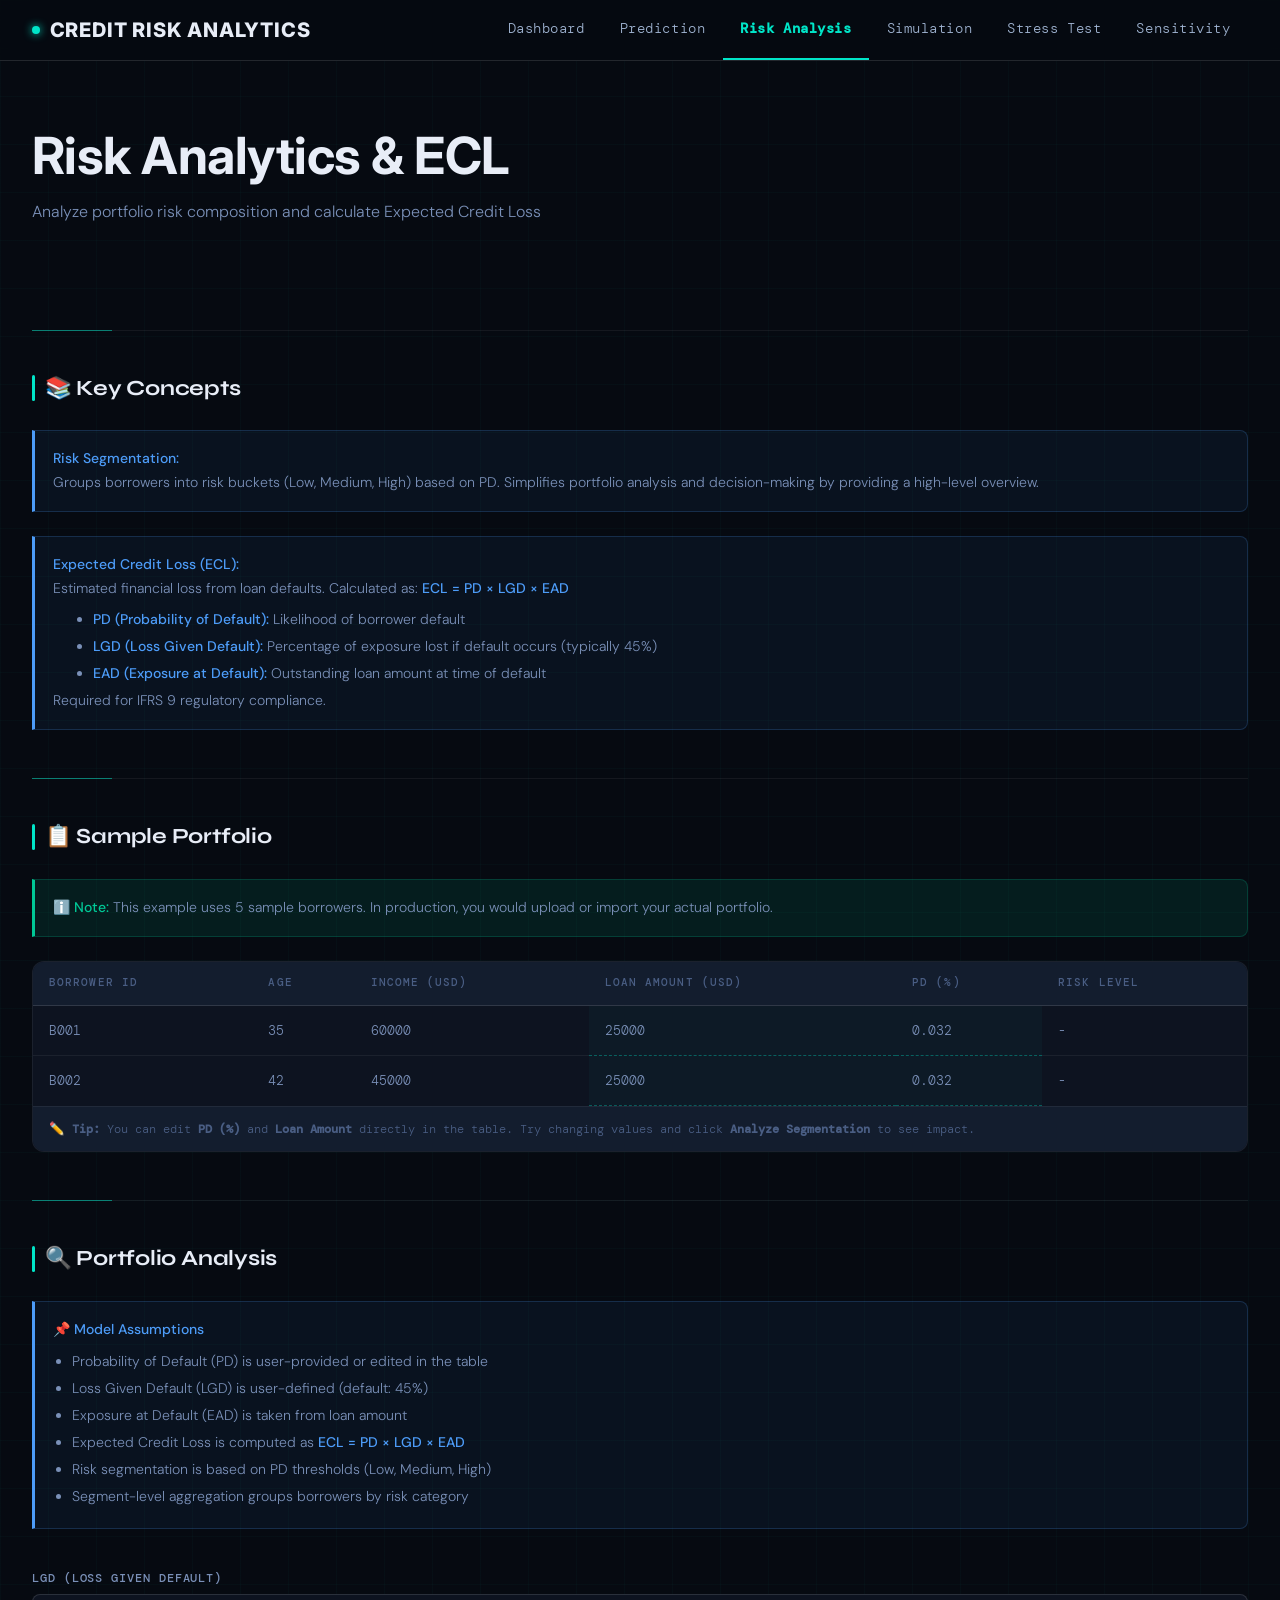
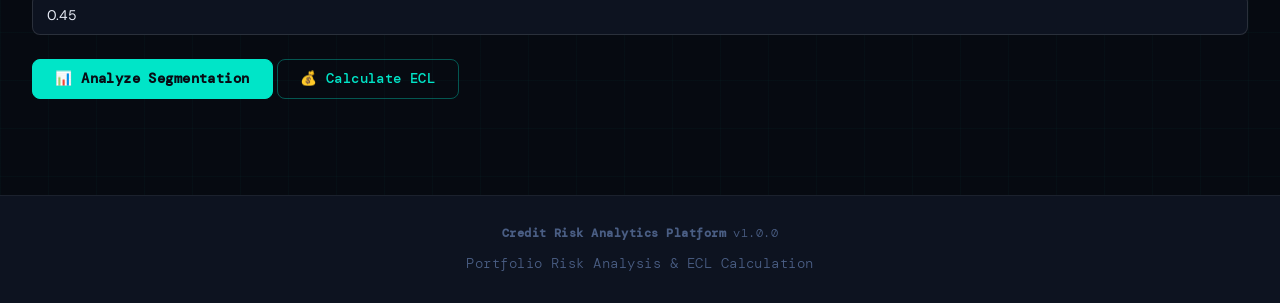
==== commit c4ad771b: "updated frontend" ====
--- a/frontend/analytics.html
+++ b/frontend/analytics.html
@@ -156,7 +156,6 @@
                 <button class="btn btn-secondary" onclick="calculateECL()">
                     💰 Calculate ECL
                 </button>
-            </div>
 
             <div id="message-container"></div>
             <div id="loading-container" class="hidden"></div>
--- a/frontend/css/styles.css
+++ b/frontend/css/styles.css
@@ -5,6 +5,7 @@
    =================================================== */
 
 @import url('https://fonts.googleapis.com/css2?family=Syne:wght@600;700;800&family=DM+Mono:wght@400;500&family=DM+Sans:wght@300;400;500&display=swap');
+@import url('https://fonts.googleapis.com/css2?family=Inter:wght@600;700&family=Syne:wght@600;700;800&family=DM+Mono:wght@400;500&family=DM+Sans:wght@300;400;500&display=swap');
 
 * {
   margin: 0;
@@ -119,14 +120,19 @@
 }
 
 .nav-brand {
-  font-family: var(--font-display);
-  font-size: 1rem;
-  font-weight: 700;
+  font-family: 'Inter', sans-serif;  
+  font-size: 1.25rem;
+  font-weight: 800;
   color: var(--text-primary);
   display: flex;
   align-items: center;
   gap: 0.6rem;
-  letter-spacing: 0.02em;
+  letter-spacing: 0.04em;
+  text-transform: uppercase;
+}
+
+.nav-brand span {
+  color: var(--acid);
 }
 
 .nav-brand-dot {
@@ -151,14 +157,15 @@
 }
 
 .nav-link {
-  color: var(--text-secondary);
+  /* color: var(--text-secondary); */
+  color: #9fb3d1;   /* slightly brighter */
   cursor: pointer;
   transition: var(--transition);
   padding: 0 1.1rem;
   display: flex;
   align-items: center;
   font-family: var(--font-mono);
-  font-size: 0.75rem;
+  font-size: 0.85rem;
   letter-spacing: 0.04em;
   border-bottom: 2px solid transparent;
   position: relative;
@@ -166,12 +173,13 @@
 
 .nav-link:hover {
   color: var(--text-primary);
-  border-bottom-color: var(--border-accent);
+  border-bottom-color: var(--acid);
 }
 
 .nav-link.active {
   color: var(--acid);
   border-bottom-color: var(--acid);
+  font-weight: 600;
 }
 
 /* ===================================================
@@ -190,16 +198,16 @@
    =================================================== */
 
 .page-header {
-  margin-bottom: 2.5rem;
+  margin-bottom: 2rem;
 }
 
 .page-title {
-  font-family: var(--font-display);
+  font-family: 'Inter', sans-serif;
   font-size: clamp(2rem, 4vw, 3.2rem);
-  font-weight: 800;
-  color: var(--text-primary);
-  line-height: 1.1;
-  letter-spacing: -0.02em;
+  font-weight: 700;
+  color: var(--text-primary);
+  line-height: 1.2;
+  letter-spacing: -0.01em;
   margin-bottom: 0.75rem;
 }
 
@@ -221,7 +229,7 @@
    =================================================== */
 
 section {
-  margin-bottom: 3.5rem;
+  margin-bottom: 3rem;
 }
 
 .section-title {
--- a/frontend/css/components.css
+++ b/frontend/css/components.css
@@ -628,6 +628,7 @@
 .hero {
   position: relative;
   padding: 1rem 0 2rem;
+  margin-bottom: 1rem; 
 }
 
 .hero-cta-group {
